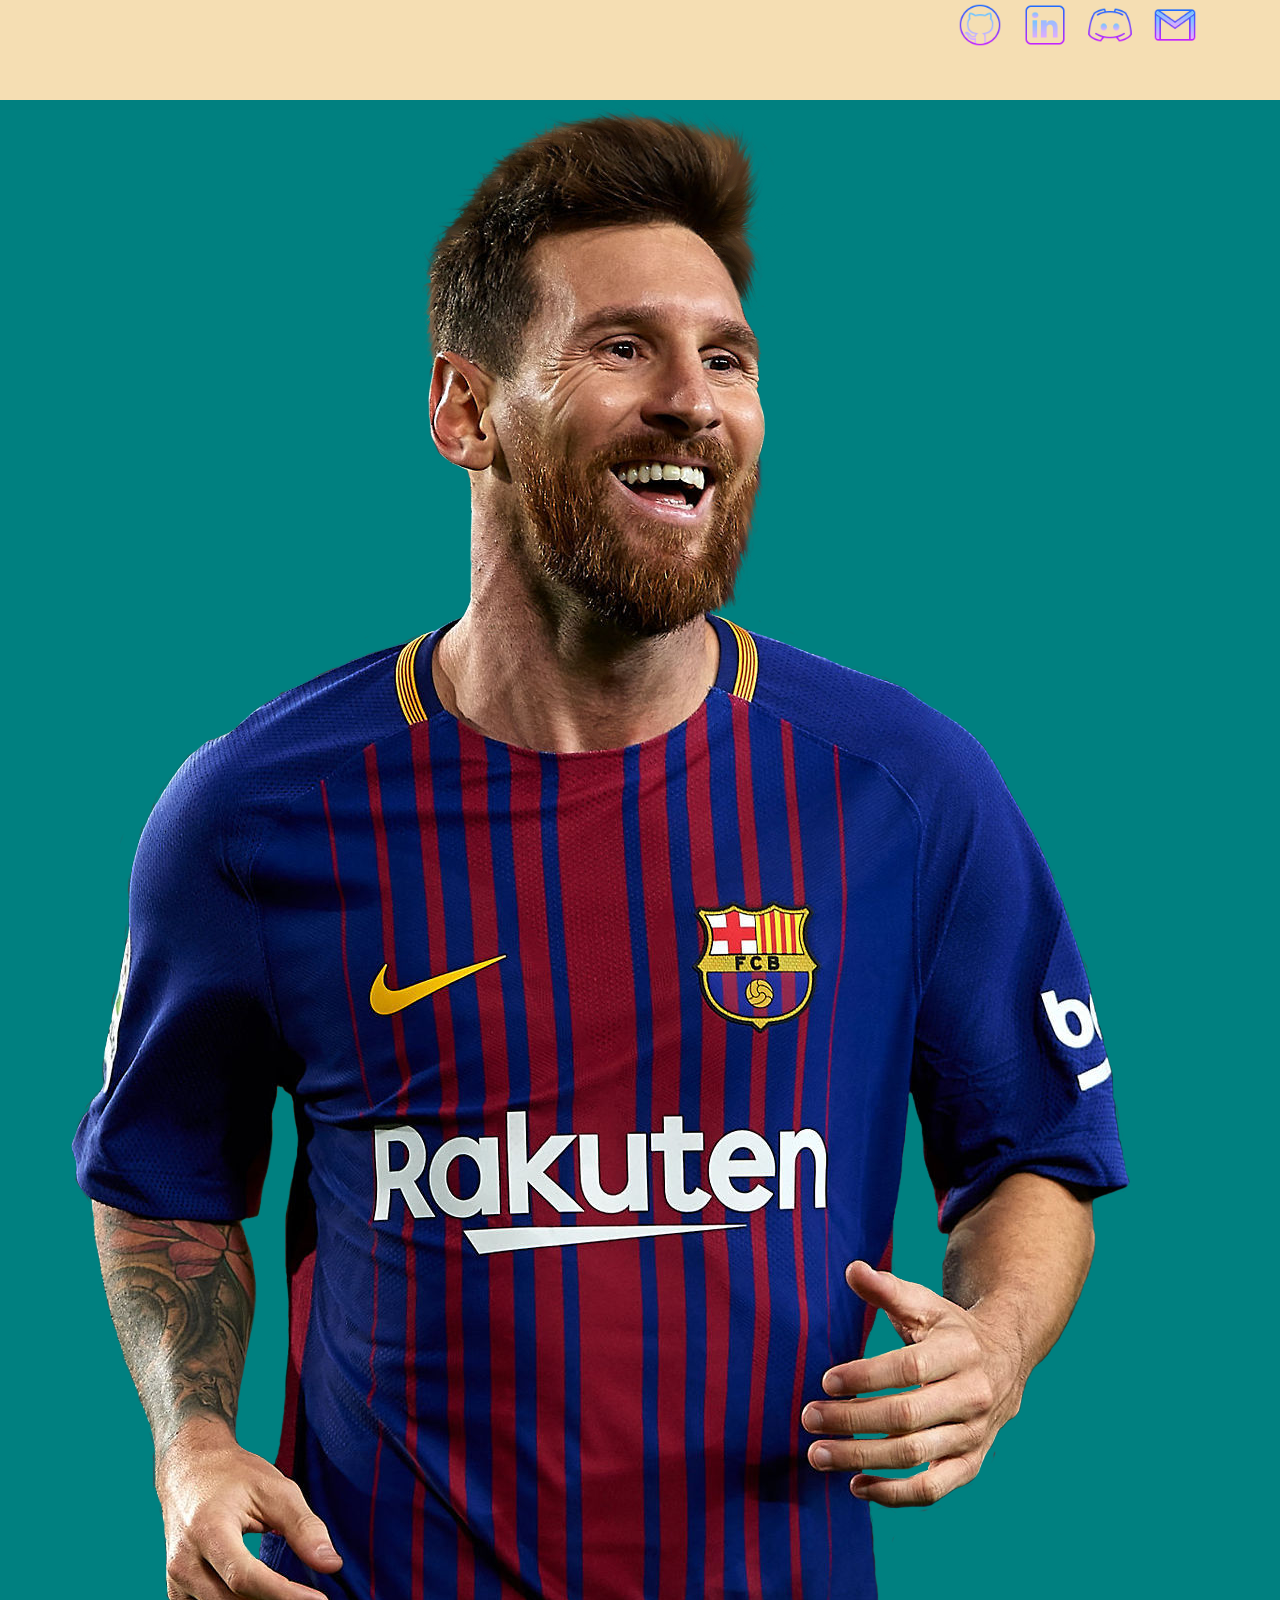
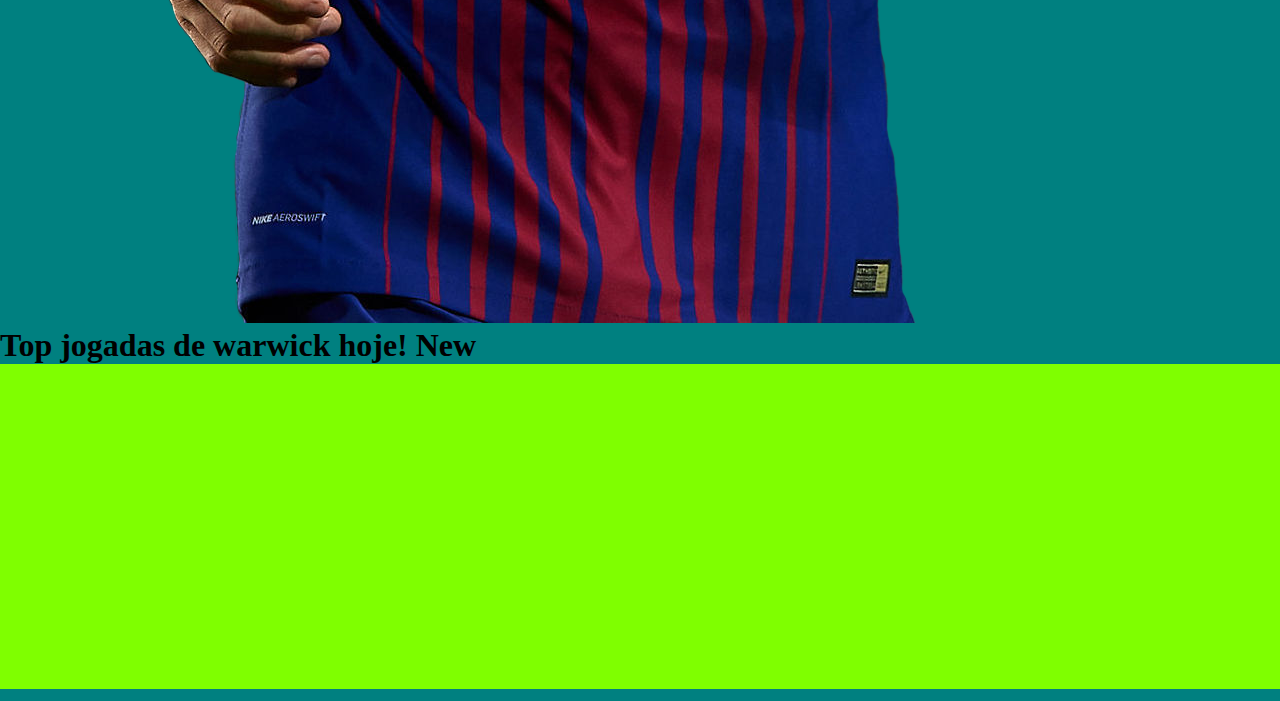
==== index.html @ b820b46d "Backup antigo projeto" ====
<!DOCTYPE html>
<html lang="en">

<head>
    <meta charset="UTF-8">
    <meta http-equiv="X-UA-Compatible" content="IE=edge">
    <meta name="viewport" content="width=device-width, initial-scale=1.0">
    <title>Fifa 2021</title>
    <link rel="stylesheet" href="./css/main.css">


</head>

<body>

    <link href="https://cdn.jsdelivr.net/npm/bootstrap@5.0.2/dist/css/bootstrap.min.css" rel="stylesheet"
        integrity="sha384-EVSTQN3/azprG1Anm3QDgpJLIm9Nao0Yz1ztcQTwFspd3yD65VohhpuuCOmLASjC" crossorigin="anonymous">
    <script src="https://cdn.jsdelivr.net/npm/bootstrap@5.0.2/dist/js/bootstrap.bundle.min.js"
        integrity="sha384-MrcW6ZMFYlzcLA8Nl+NtUVF0sA7MsXsP1UyJoMp4YLEuNSfAP+JcXn/tWtIaxVXM"
        crossorigin="anonymous"></script>

    <script src="index.js"></script>

    <tbody>
        <div class="menu-principal">
            <div class="redes-sociais">
                <ul>
                    <li><a href="https://github.com/FelipeSimoesDaRocha"><img src="img/GitHub.png" alt=""
                                id="primeiro"></a></li>
                </ul>
                <ul>
                    <li><a href="https://www.linkedin.com/in/felipe-sim%C3%B5es-da-rocha-980498214/"><img id="primeiro"
                                src="img/linkedin.png" alt=""></a></li>
                </ul>
                <ul>
                    <li><a href="https://www.youtube.com/watch?v=qPYCnebQQ6U"><img id="primeiro" src="img/Discord.png"
                                alt=""></a> </li>
                </ul>
                <ul>
                    <li><a href="https://www.google.com.br/"><img id="primeiro" src="img/Gmail.png" alt=""></a></li>
                </ul>
            </div>

        </div>
    </tbody>
    <img src="img/ww.png" alt="">
    <h1>Top jogadas de warwick hoje! <span class="badge bg-secondary">New</span></h1>

    <footer>
        <div class="final">
            <div class="video">
                <ul>
                    <li>
                        <iframe width="560" height="315" src="https://www.youtube.com/embed/VTV5wdp2ReQ"
                            title="YouTube video player" frameborder="0"
                            allow="accelerometer; autoplay; clipboard-write; encrypted-media; gyroscope; picture-in-picture"
                            allowfullscreen></iframe>

                        <iframe width="560" height="315" src="https://www.youtube.com/embed/jNEE9WWlpJ8"
                            title="YouTube video player" frameborder="0"
                            allow="accelerometer; autoplay; clipboard-write; encrypted-media; gyroscope; picture-in-picture"
                            allowfullscreen></iframe>
                    </li>
                </ul>
                <ul class="messi">
                    <li>

                    </li>
                </ul>
            </div>
        </div>
    </footer>

</body>

</html>
---- css/main.css ----
* {
    padding: 0px;
    margin: 0px;
}

#primeiro {
    height: 50px;
    width: 50px;
}

body {
    width: 100%;
    height: 100%;
    background-color: teal;
}

.menu-principal {
    display: flex;
    justify-content: center;
    width: 100%;
    height: 100px;
    background-color:  wheat
}

.redes-sociais ul li {
    margin-left: 15px;
    display: inline-block;
    list-style: none;
}

.redes-sociais {
    display: flex;
    justify-content: center;
    margin-left: auto;
    width: 420px;
    height: 100px;
}
/* ////////////////////////////////////////////////////////////////////////////////////////////////// */
.final {
    display: flex;
    justify-content: center;
    width: 100;
    height: 325px;
    background-color:chartreuse
}
.video ul li {
    margin-left: 0vw;
    display: inline-block;
    list-style: none;
}
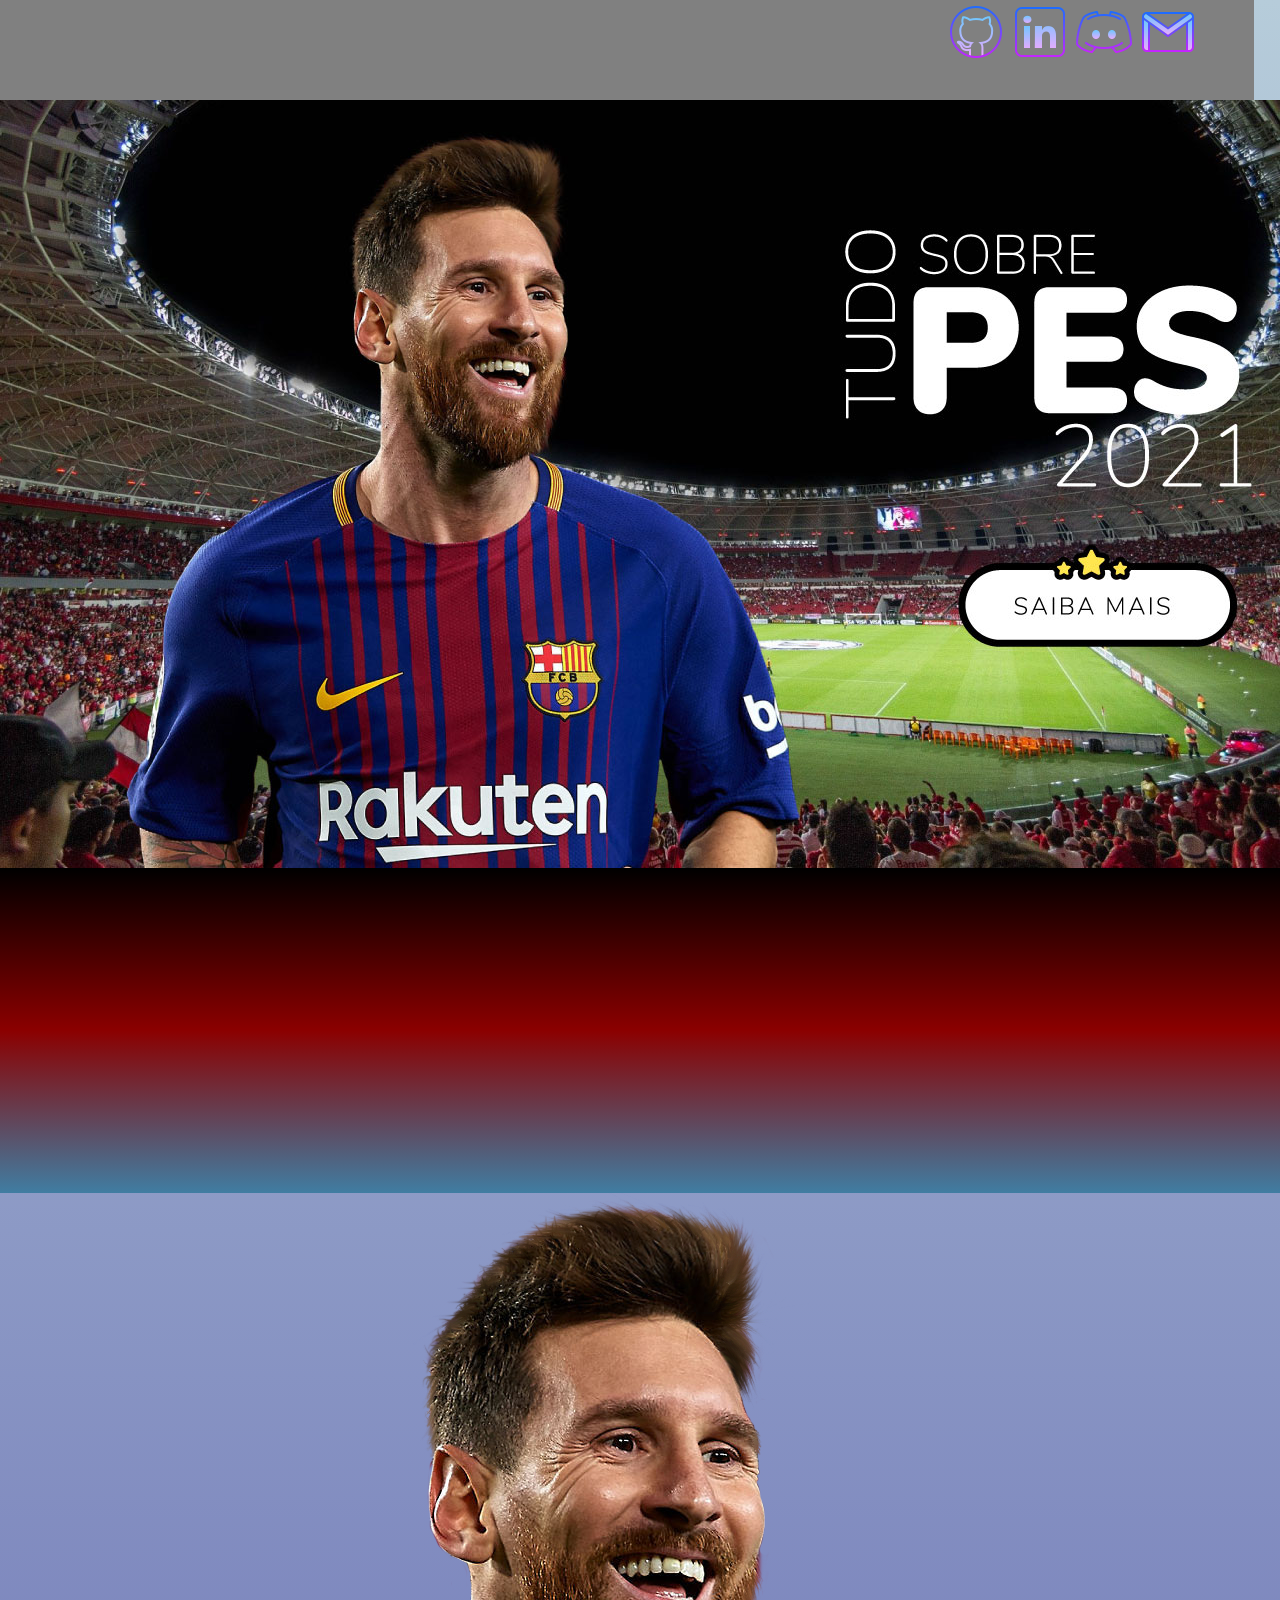
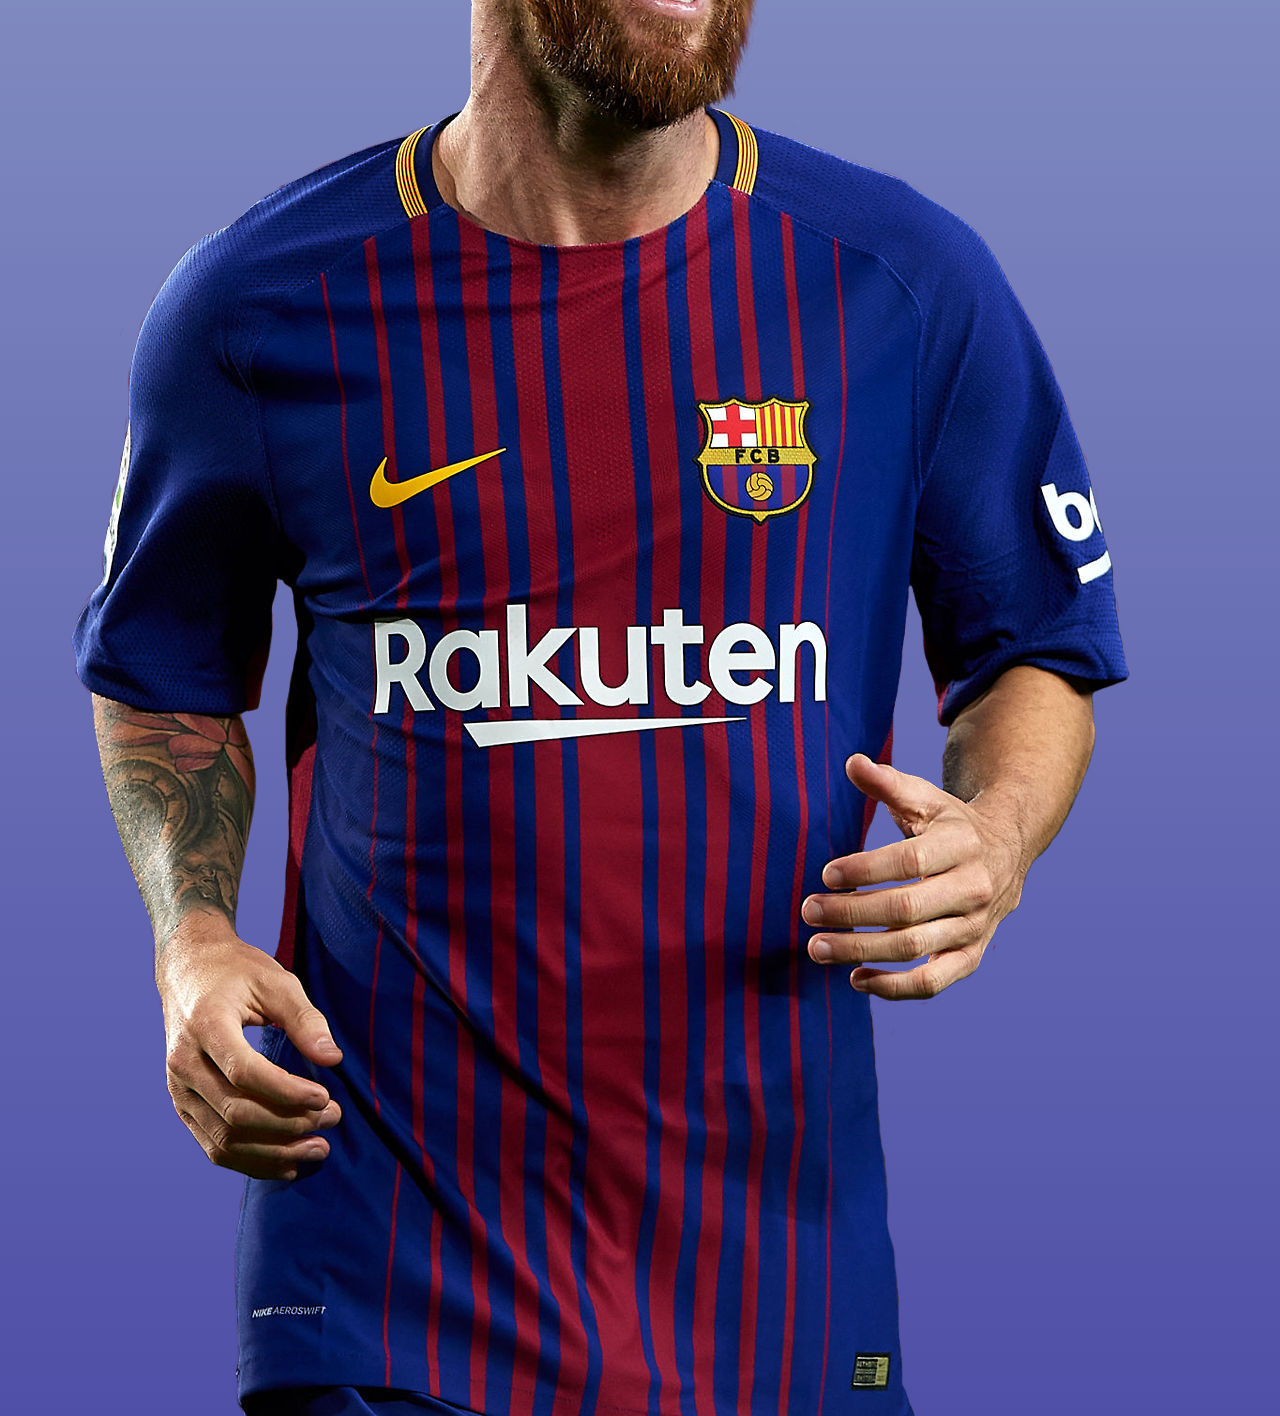
==== commit 43911aea: "Atualizando" ====
--- a/index.html
+++ b/index.html
@@ -5,52 +5,43 @@
     <meta charset="UTF-8">
     <meta http-equiv="X-UA-Compatible" content="IE=edge">
     <meta name="viewport" content="width=device-width, initial-scale=1.0">
-    <title>Fifa 2021</title>
+    <title>Pes2021</title>
     <link rel="stylesheet" href="./css/main.css">
-
-
-</head>
-
-<body>
-
+    <link rel="icon" href="./public/images/favicon.ico" />
+    <script src="index.js"></script>
     <link href="https://cdn.jsdelivr.net/npm/bootstrap@5.0.2/dist/css/bootstrap.min.css" rel="stylesheet"
         integrity="sha384-EVSTQN3/azprG1Anm3QDgpJLIm9Nao0Yz1ztcQTwFspd3yD65VohhpuuCOmLASjC" crossorigin="anonymous">
     <script src="https://cdn.jsdelivr.net/npm/bootstrap@5.0.2/dist/js/bootstrap.bundle.min.js"
         integrity="sha384-MrcW6ZMFYlzcLA8Nl+NtUVF0sA7MsXsP1UyJoMp4YLEuNSfAP+JcXn/tWtIaxVXM"
         crossorigin="anonymous"></script>
+</head>
 
-    <script src="index.js"></script>
+<body>
+    <header>
+        <div class="MenuContatos">
+            <div class="contatos">
+                <a href="https://github.com/FelipeSimoesDaRocha"><img id="imagem" src="img/GitHub.png" alt=""></a>
+                <a href="https://www.linkedin.com/in/felipe-sim%C3%B5es-da-rocha-980498214/"><img id="imagem"
+                        src="img/linkedin.png" alt=""></a>
+                <a href="https://www.youtube.com/watch?v=qPYCnebQQ6U"><img id="imagem" src="img/Discord.png" alt=""></a>
+                <a href="https://www.google.com.br/"><img id="imagem" src="img/Gmail.png" alt=""></a>
+            </div>
+        </div>
+    </header>
 
-    <tbody>
-        <div class="menu-principal">
-            <div class="redes-sociais">
-                <ul>
-                    <li><a href="https://github.com/FelipeSimoesDaRocha"><img src="img/GitHub.png" alt=""
-                                id="primeiro"></a></li>
-                </ul>
-                <ul>
-                    <li><a href="https://www.linkedin.com/in/felipe-sim%C3%B5es-da-rocha-980498214/"><img id="primeiro"
-                                src="img/linkedin.png" alt=""></a></li>
-                </ul>
-                <ul>
-                    <li><a href="https://www.youtube.com/watch?v=qPYCnebQQ6U"><img id="primeiro" src="img/Discord.png"
-                                alt=""></a> </li>
-                </ul>
-                <ul>
-                    <li><a href="https://www.google.com.br/"><img id="primeiro" src="img/Gmail.png" alt=""></a></li>
-                </ul>
-            </div>
 
-        </div>
-    </tbody>
-    <img src="img/ww.png" alt="">
-    <h1>Top jogadas de warwick hoje! <span class="badge bg-secondary">New</span></h1>
-
+    <div> <img class="img" src="img/ww.jpg" alt=""> </div>
+    
+    
+    
+    <div class="alert alert-dark" role="alert"><strong>Videos</strong></div>
+    
     <footer>
         <div class="final">
             <div class="video">
                 <ul>
                     <li>
+
                         <iframe width="560" height="315" src="https://www.youtube.com/embed/VTV5wdp2ReQ"
                             title="YouTube video player" frameborder="0"
                             allow="accelerometer; autoplay; clipboard-write; encrypted-media; gyroscope; picture-in-picture"
@@ -61,16 +52,32 @@
                             allow="accelerometer; autoplay; clipboard-write; encrypted-media; gyroscope; picture-in-picture"
                             allowfullscreen></iframe>
                     </li>
-                </ul>
-                <ul class="messi">
                     <li>
+                        
+                        <iframe width="560" height="315" src="https://www.youtube.com/embed/2RdH8tev6tQ"
+                            title="YouTube video player" frameborder="0"
+                            allow="accelerometer; autoplay; clipboard-write; encrypted-media; gyroscope; picture-in-picture"
+                            allowfullscreen></iframe>
 
+                        <iframe width="560" height="315" src="https://www.youtube.com/embed/5Cy5qHhN95s"
+                            title="YouTube video player" frameborder="0"
+                            allow="accelerometer; autoplay; clipboard-write; encrypted-media; gyroscope; picture-in-picture"
+                            allowfullscreen></iframe>
                     </li>
                 </ul>
+
+
             </div>
         </div>
     </footer>
+    <div class="finale">
 
+
+
+
+        <img src="img/modelo.png" alt="">
+
+    </div>
 </body>
 
 </html>--- a/css/main.css
+++ b/css/main.css
@@ -1,50 +1,54 @@
 * {
-    padding: 0px;
     margin: 0px;
-}
-
-#primeiro {
-    height: 50px;
-    width: 50px;
+    border: 0vh;
+    font-size: 0vh;
 }
 
 body {
     width: 100%;
     height: 100%;
-    background-color: teal;
+    border: 100%;
+    background-image: linear-gradient(#b6ccda, rgb(79, 79, 167));
 }
 
-.menu-principal {
+
+/* //////////////////////////////////////////////////////////////////////////////////////////////////////////// */
+
+.MenuContatos {
     display: flex;
-    justify-content: center;
-    width: 100%;
+    width: 98vw;
     height: 100px;
-    background-color:  wheat
+    margin: 0px;
+    background-color: gray;
 }
 
-.redes-sociais ul li {
-    margin-left: 15px;
-    display: inline-block;
-    list-style: none;
+.contatos {
+    height: 0px;
+    width: 270px;
+    margin-left: auto;
+    margin-right: 40px;
 }
 
-.redes-sociais {
-    display: flex;
-    justify-content: center;
-    margin-left: auto;
-    width: 420px;
-    height: 100px;
-}
+
+
+
 /* ////////////////////////////////////////////////////////////////////////////////////////////////// */
+
 .final {
     display: flex;
     justify-content: center;
     width: 100;
     height: 325px;
-    background-color:chartreuse
+    overflow-y: auto;
+    background-image: linear-gradient( #000000, #8b0000, #407da2)
 }
+
 .video ul li {
     margin-left: 0vw;
     display: inline-block;
     list-style: none;
 }
+
+.final {
+    display: flex;
+}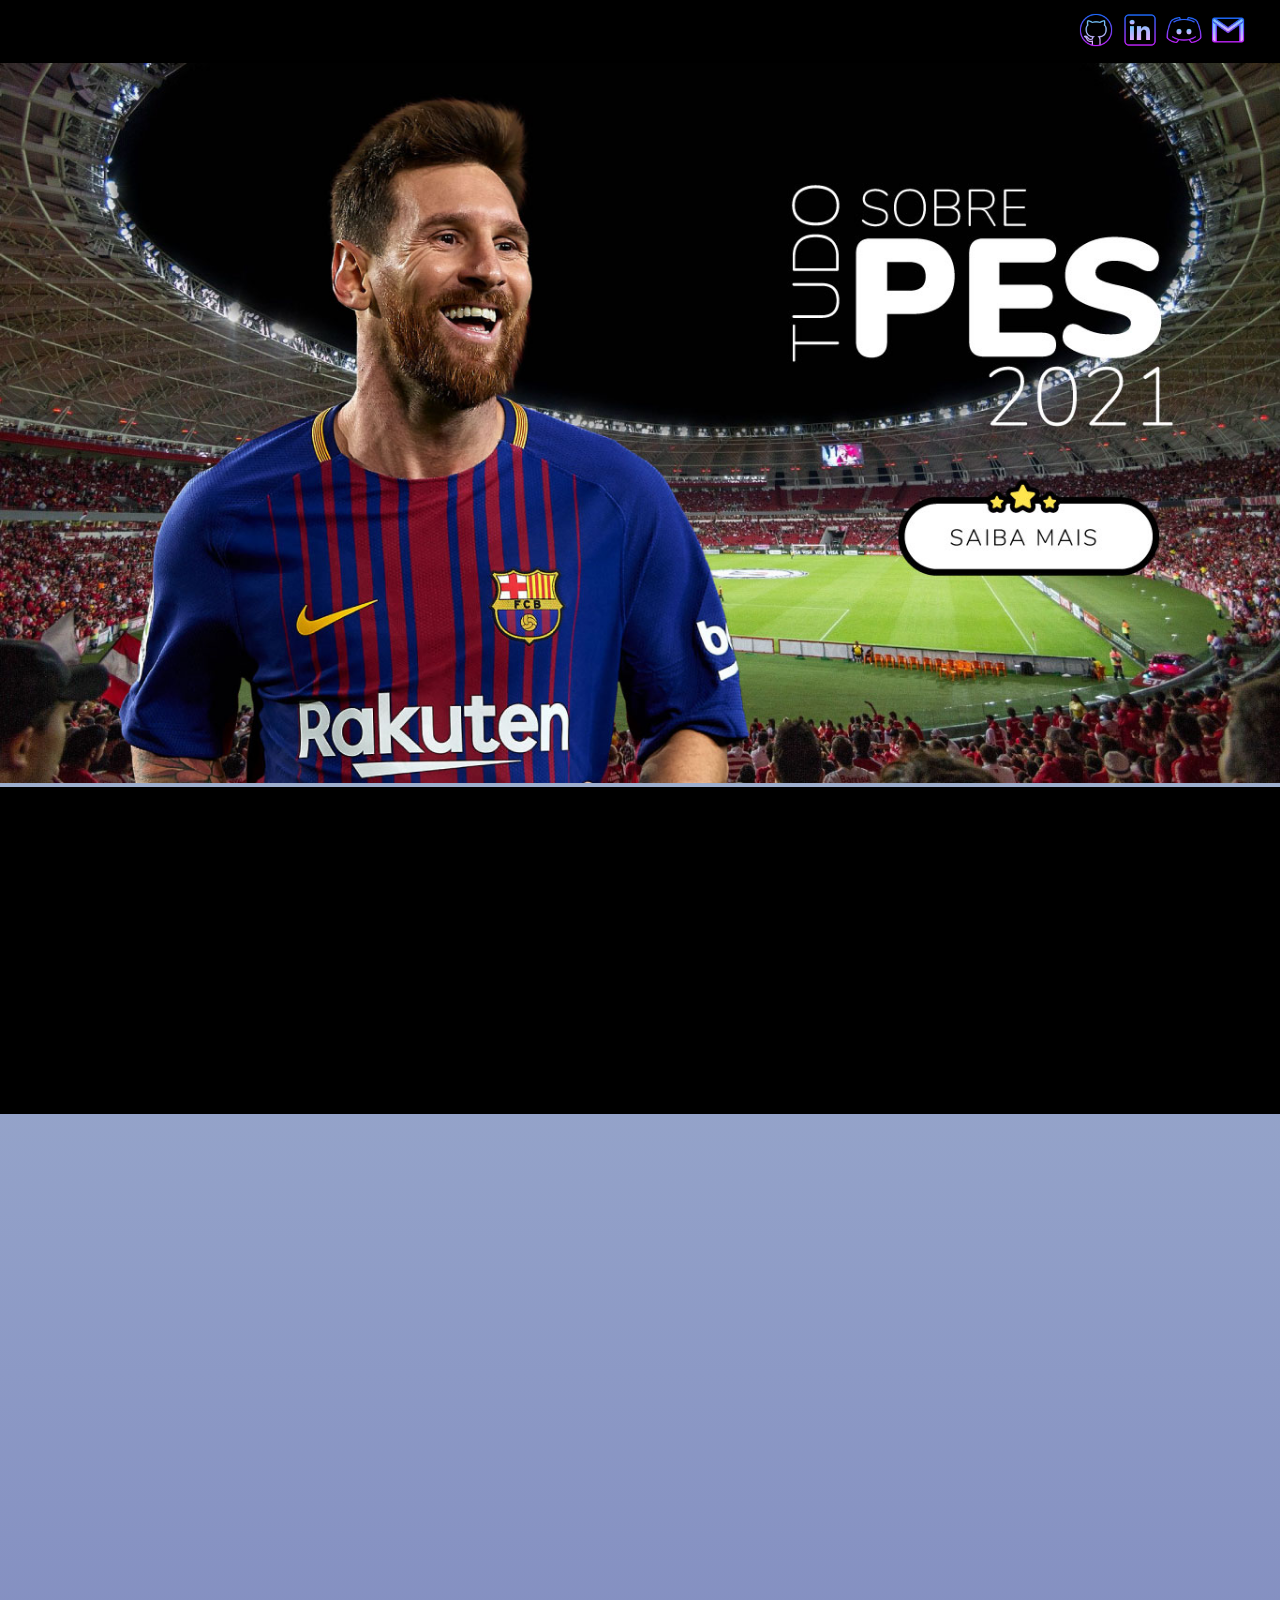
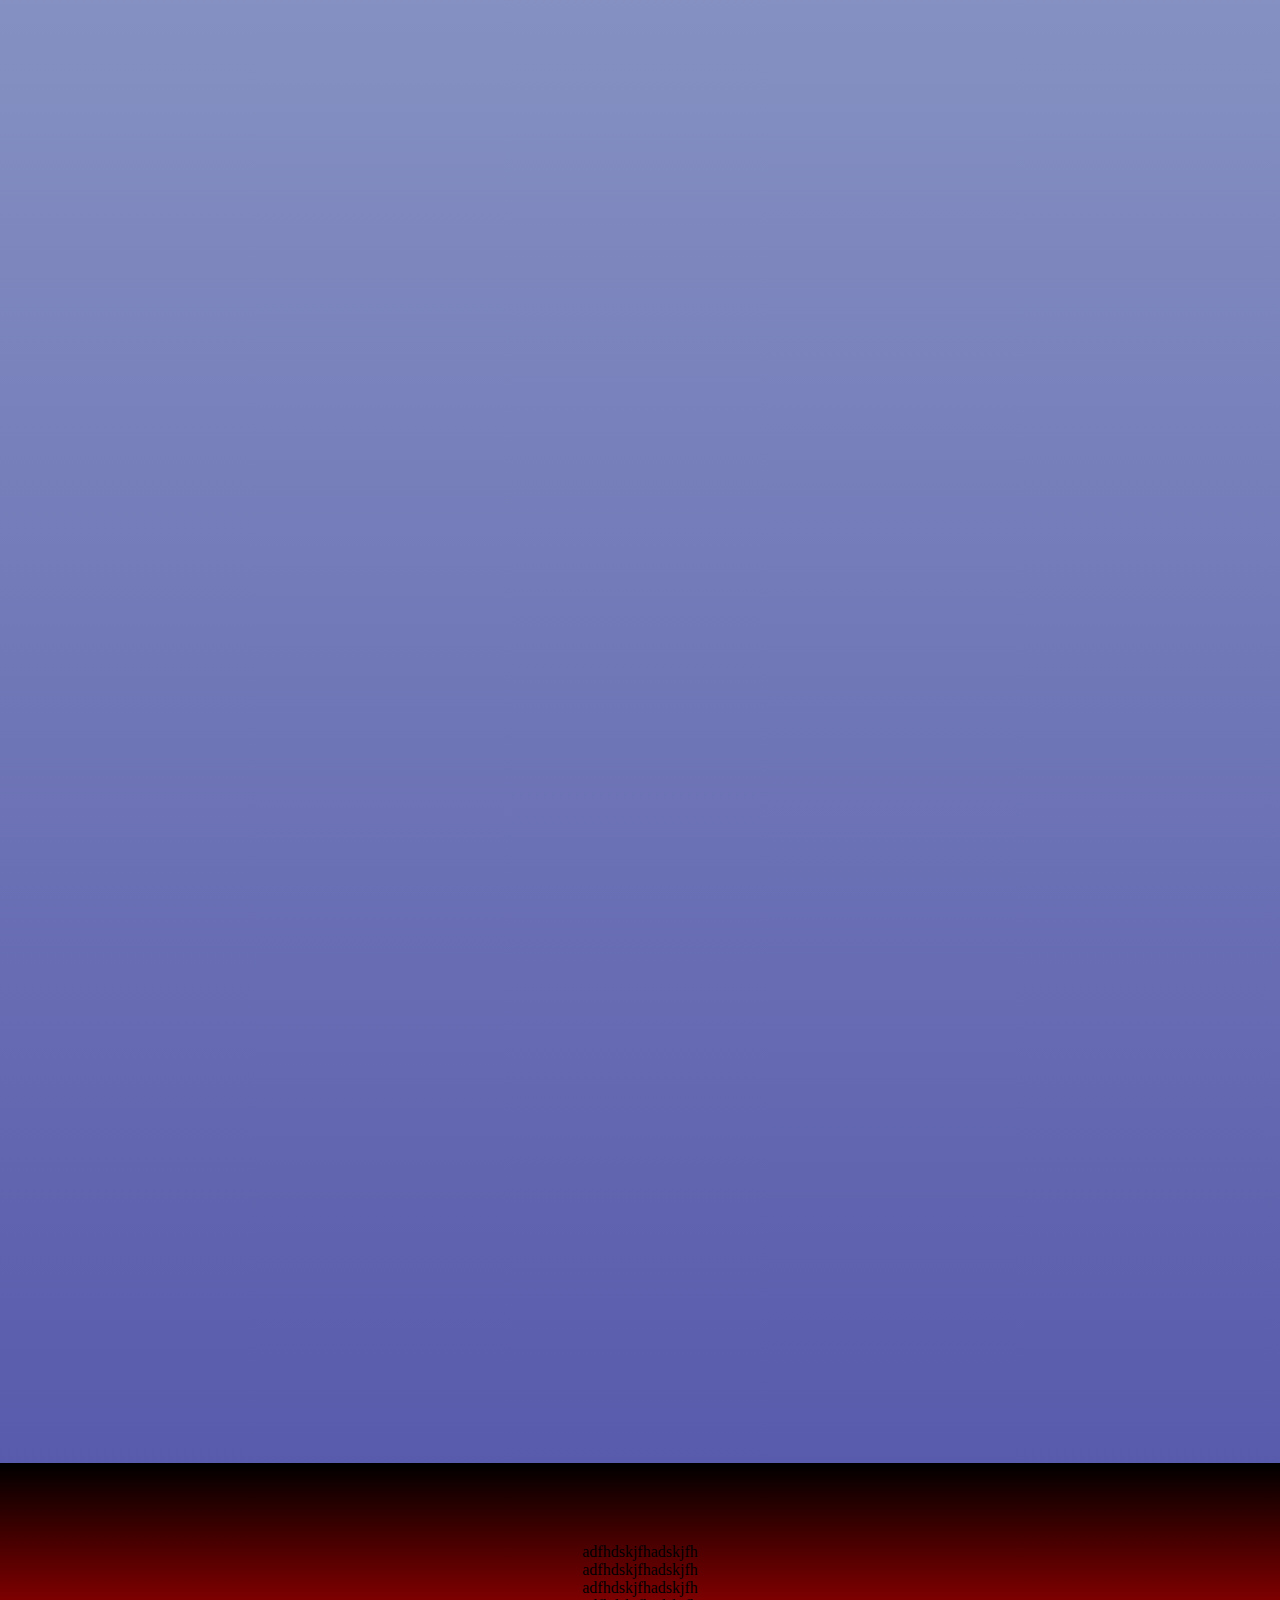
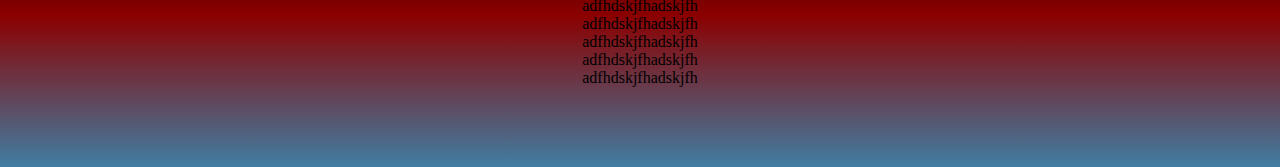
==== commit 8a14e6c5: "ajustes" ====
--- a/index.html
+++ b/index.html
@@ -9,75 +9,42 @@
     <link rel="stylesheet" href="./css/main.css">
     <link rel="icon" href="./public/images/favicon.ico" />
     <script src="index.js"></script>
-    <link href="https://cdn.jsdelivr.net/npm/bootstrap@5.0.2/dist/css/bootstrap.min.css" rel="stylesheet"
-        integrity="sha384-EVSTQN3/azprG1Anm3QDgpJLIm9Nao0Yz1ztcQTwFspd3yD65VohhpuuCOmLASjC" crossorigin="anonymous">
-    <script src="https://cdn.jsdelivr.net/npm/bootstrap@5.0.2/dist/js/bootstrap.bundle.min.js"
-        integrity="sha384-MrcW6ZMFYlzcLA8Nl+NtUVF0sA7MsXsP1UyJoMp4YLEuNSfAP+JcXn/tWtIaxVXM"
-        crossorigin="anonymous"></script>
+    <link href="https://cdn.jsdelivr.net/npm/bootstrap@5.0.2/dist/css/bootstrap.min.css" rel="stylesheet" integrity="sha384-EVSTQN3/azprG1Anm3QDgpJLIm9Nao0Yz1ztcQTwFspd3yD65VohhpuuCOmLASjC" crossorigin="anonymous">
+    <script src="https://cdn.jsdelivr.net/npm/bootstrap@5.0.2/dist/js/bootstrap.bundle.min.js" integrity="sha384-MrcW6ZMFYlzcLA8Nl+NtUVF0sA7MsXsP1UyJoMp4YLEuNSfAP+JcXn/tWtIaxVXM" crossorigin="anonymous"></script>
 </head>
 
 <body>
     <header>
-        <div class="MenuContatos">
-            <div class="contatos">
-                <a href="https://github.com/FelipeSimoesDaRocha"><img id="imagem" src="img/GitHub.png" alt=""></a>
-                <a href="https://www.linkedin.com/in/felipe-sim%C3%B5es-da-rocha-980498214/"><img id="imagem"
-                        src="img/linkedin.png" alt=""></a>
-                <a href="https://www.youtube.com/watch?v=qPYCnebQQ6U"><img id="imagem" src="img/Discord.png" alt=""></a>
-                <a href="https://www.google.com.br/"><img id="imagem" src="img/Gmail.png" alt=""></a>
-            </div>
+        <a href="https://github.com/FelipeSimoesDaRocha"><img id="imagem" src="img/GitHub.png" alt=""></a>
+        <a href="https://www.linkedin.com/in/felipe-sim%C3%B5es-da-rocha-980498214/"><img id="imagem" src="img/linkedin.png" alt=""></a>
+        <a href="https://www.youtube.com/watch?v=qPYCnebQQ6U"><img id="imagem" src="img/Discord.png" alt=""></a>
+        <a href="https://www.google.com.br/"><img id="imagem" src="img/Gmail.png" alt=""></a>
+    </header>
+    <main>
+        <div id="hero">
+            <img class="img" src="img/ww.jpg" alt="Tudo sobre PES 2021">
         </div>
-    </header>
 
+        <div class="videos">
+            <div><iframe width="560" height="315" src="https://www.youtube.com/embed/VTV5wdp2ReQ" title="YouTube video player" frameborder="0" allow="accelerometer; autoplay; clipboard-write; encrypted-media; gyroscope; picture-in-picture" allowfullscreen></iframe></div>
+            <div><iframe width="560" height="315" src="https://www.youtube.com/embed/jNEE9WWlpJ8" title="YouTube video player" frameborder="0" allow="accelerometer; autoplay; clipboard-write; encrypted-media; gyroscope; picture-in-picture" allowfullscreen></iframe></div>
+            <div><iframe width="560" height="315" src="https://www.youtube.com/embed/2RdH8tev6tQ" title="YouTube video player" frameborder="0" allow="accelerometer; autoplay; clipboard-write; encrypted-media; gyroscope; picture-in-picture" allowfullscreen></iframe></div>
+            <div><iframe width="560" height="315" src="https://www.youtube.com/embed/5Cy5qHhN95s" title="YouTube video player" frameborder="0" allow="accelerometer; autoplay; clipboard-write; encrypted-media; gyroscope; picture-in-picture" allowfullscreen></iframe></div>
+        </div>
 
-    <div> <img class="img" src="img/ww.jpg" alt=""> </div>
-    
-    
-    
-    <div class="alert alert-dark" role="alert"><strong>Videos</strong></div>
-    
+    </main>
     <footer>
         <div class="final">
-            <div class="video">
-                <ul>
-                    <li>
-
-                        <iframe width="560" height="315" src="https://www.youtube.com/embed/VTV5wdp2ReQ"
-                            title="YouTube video player" frameborder="0"
-                            allow="accelerometer; autoplay; clipboard-write; encrypted-media; gyroscope; picture-in-picture"
-                            allowfullscreen></iframe>
-
-                        <iframe width="560" height="315" src="https://www.youtube.com/embed/jNEE9WWlpJ8"
-                            title="YouTube video player" frameborder="0"
-                            allow="accelerometer; autoplay; clipboard-write; encrypted-media; gyroscope; picture-in-picture"
-                            allowfullscreen></iframe>
-                    </li>
-                    <li>
-                        
-                        <iframe width="560" height="315" src="https://www.youtube.com/embed/2RdH8tev6tQ"
-                            title="YouTube video player" frameborder="0"
-                            allow="accelerometer; autoplay; clipboard-write; encrypted-media; gyroscope; picture-in-picture"
-                            allowfullscreen></iframe>
-
-                        <iframe width="560" height="315" src="https://www.youtube.com/embed/5Cy5qHhN95s"
-                            title="YouTube video player" frameborder="0"
-                            allow="accelerometer; autoplay; clipboard-write; encrypted-media; gyroscope; picture-in-picture"
-                            allowfullscreen></iframe>
-                    </li>
-                </ul>
-
-
-            </div>
+            adfhdskjfhadskjfh<br>
+            adfhdskjfhadskjfh<br>
+            adfhdskjfhadskjfh<br>
+            adfhdskjfhadskjfh<br>
+            adfhdskjfhadskjfh<br>
+            adfhdskjfhadskjfh<br>
+            adfhdskjfhadskjfh<br>
+            adfhdskjfhadskjfh<br>
         </div>
     </footer>
-    <div class="finale">
-
-
-
-
-        <img src="img/modelo.png" alt="">
-
-    </div>
 </body>
 
 </html>--- a/css/main.css
+++ b/css/main.css
@@ -1,54 +1,55 @@
 * {
-    margin: 0px;
-    border: 0vh;
-    font-size: 0vh;
+    margin: 0;
+    padding: 0;
+    box-sizing: border-box;
+}
+html {
+    font-size: 16px;
 }
 
 body {
-    width: 100%;
-    height: 100%;
-    border: 100%;
     background-image: linear-gradient(#b6ccda, rgb(79, 79, 167));
 }
 
 
 /* //////////////////////////////////////////////////////////////////////////////////////////////////////////// */
 
-.MenuContatos {
-    display: flex;
-    width: 98vw;
-    height: 100px;
-    margin: 0px;
-    background-color: gray;
+header {
+    background: black;
+    text-align: right;
+    padding: .6rem 2rem;
 }
 
-.contatos {
-    height: 0px;
-    width: 270px;
-    margin-left: auto;
-    margin-right: 40px;
+header a img {
+    height: 40px;
+}
+
+main {
+    height: 3000px;
 }
 
 
+#hero img {
+    width: 100%;
+}
 
+.videos {
+    overflow-x: scroll;
+    display: flex;
+    background: black;
+    padding-bottom: 0.5rem;
+}
 
-/* ////////////////////////////////////////////////////////////////////////////////////////////////// */
+.videos div {
+    width: 560px;
+}
 
 .final {
     display: flex;
     justify-content: center;
     width: 100;
-    height: 325px;
+    /* height: 325px; */
+    padding: 5rem 0;
     overflow-y: auto;
     background-image: linear-gradient( #000000, #8b0000, #407da2)
-}
-
-.video ul li {
-    margin-left: 0vw;
-    display: inline-block;
-    list-style: none;
-}
-
-.final {
-    display: flex;
 }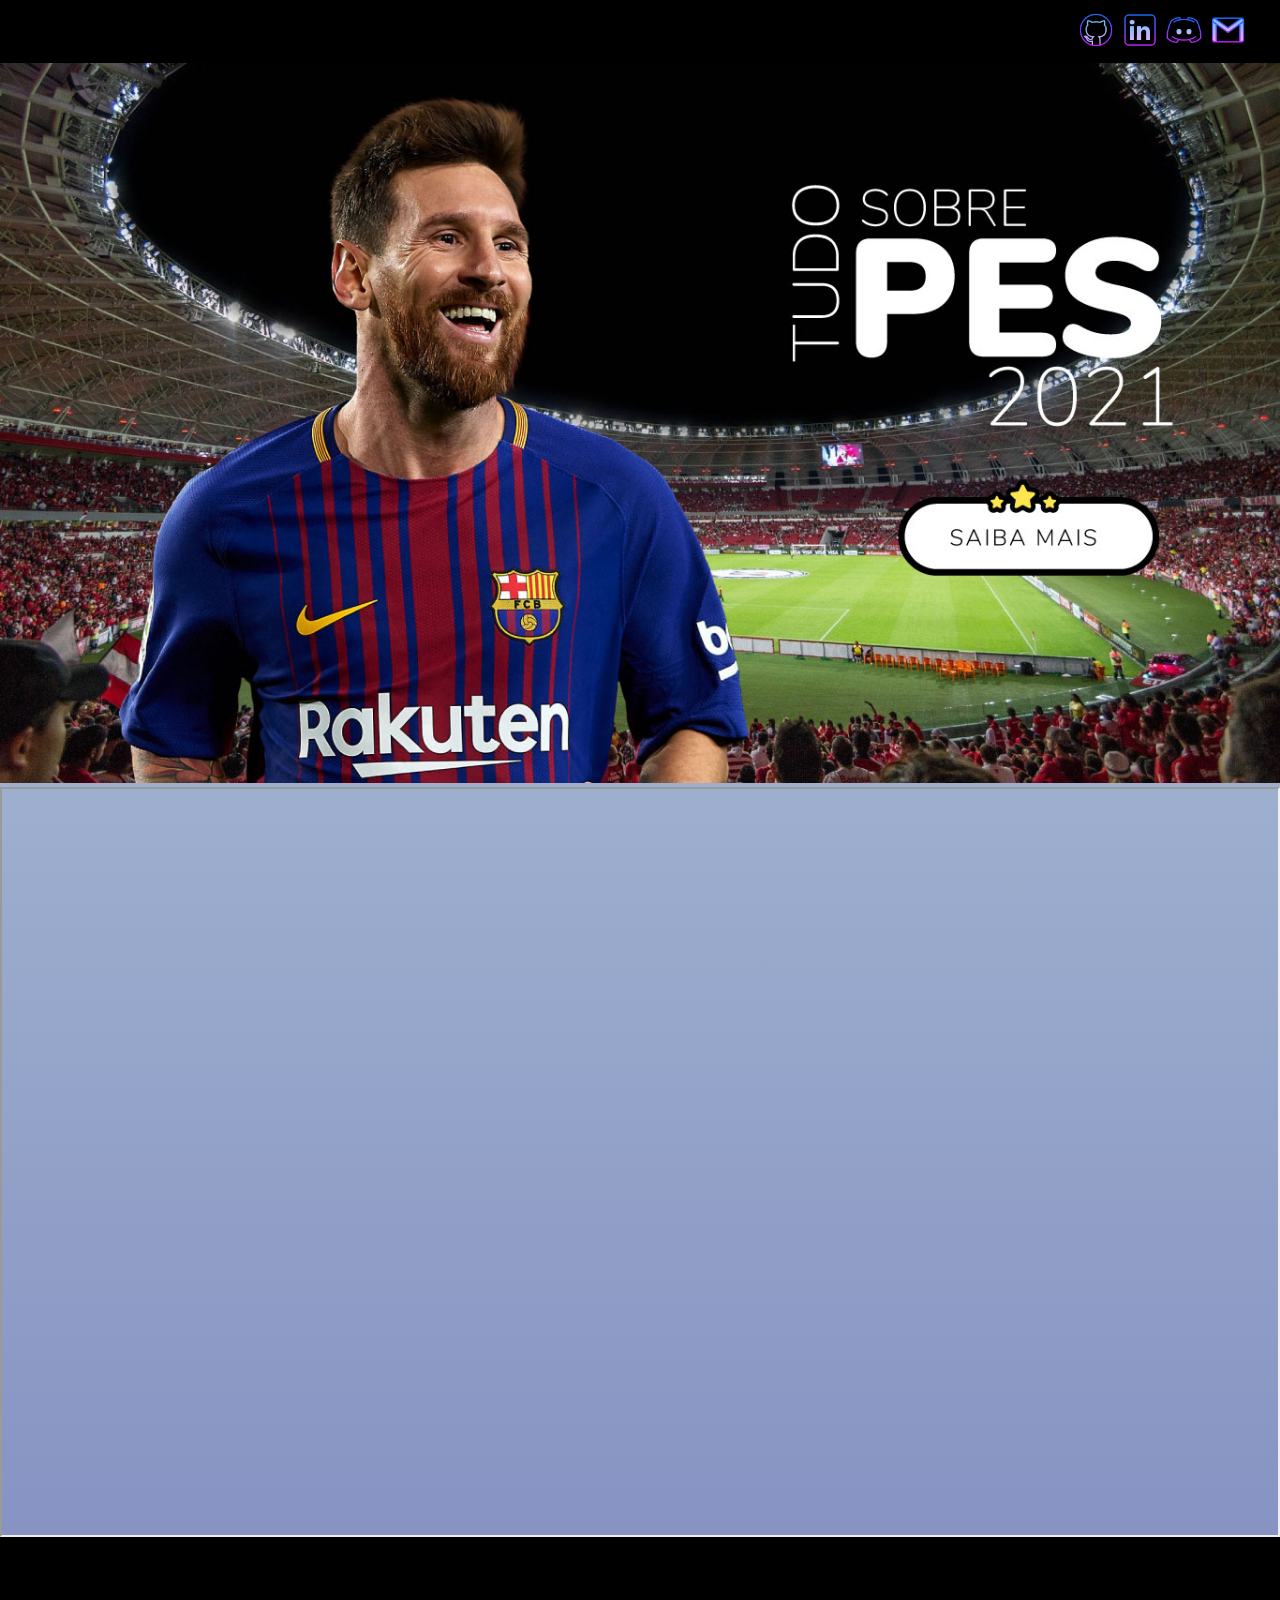
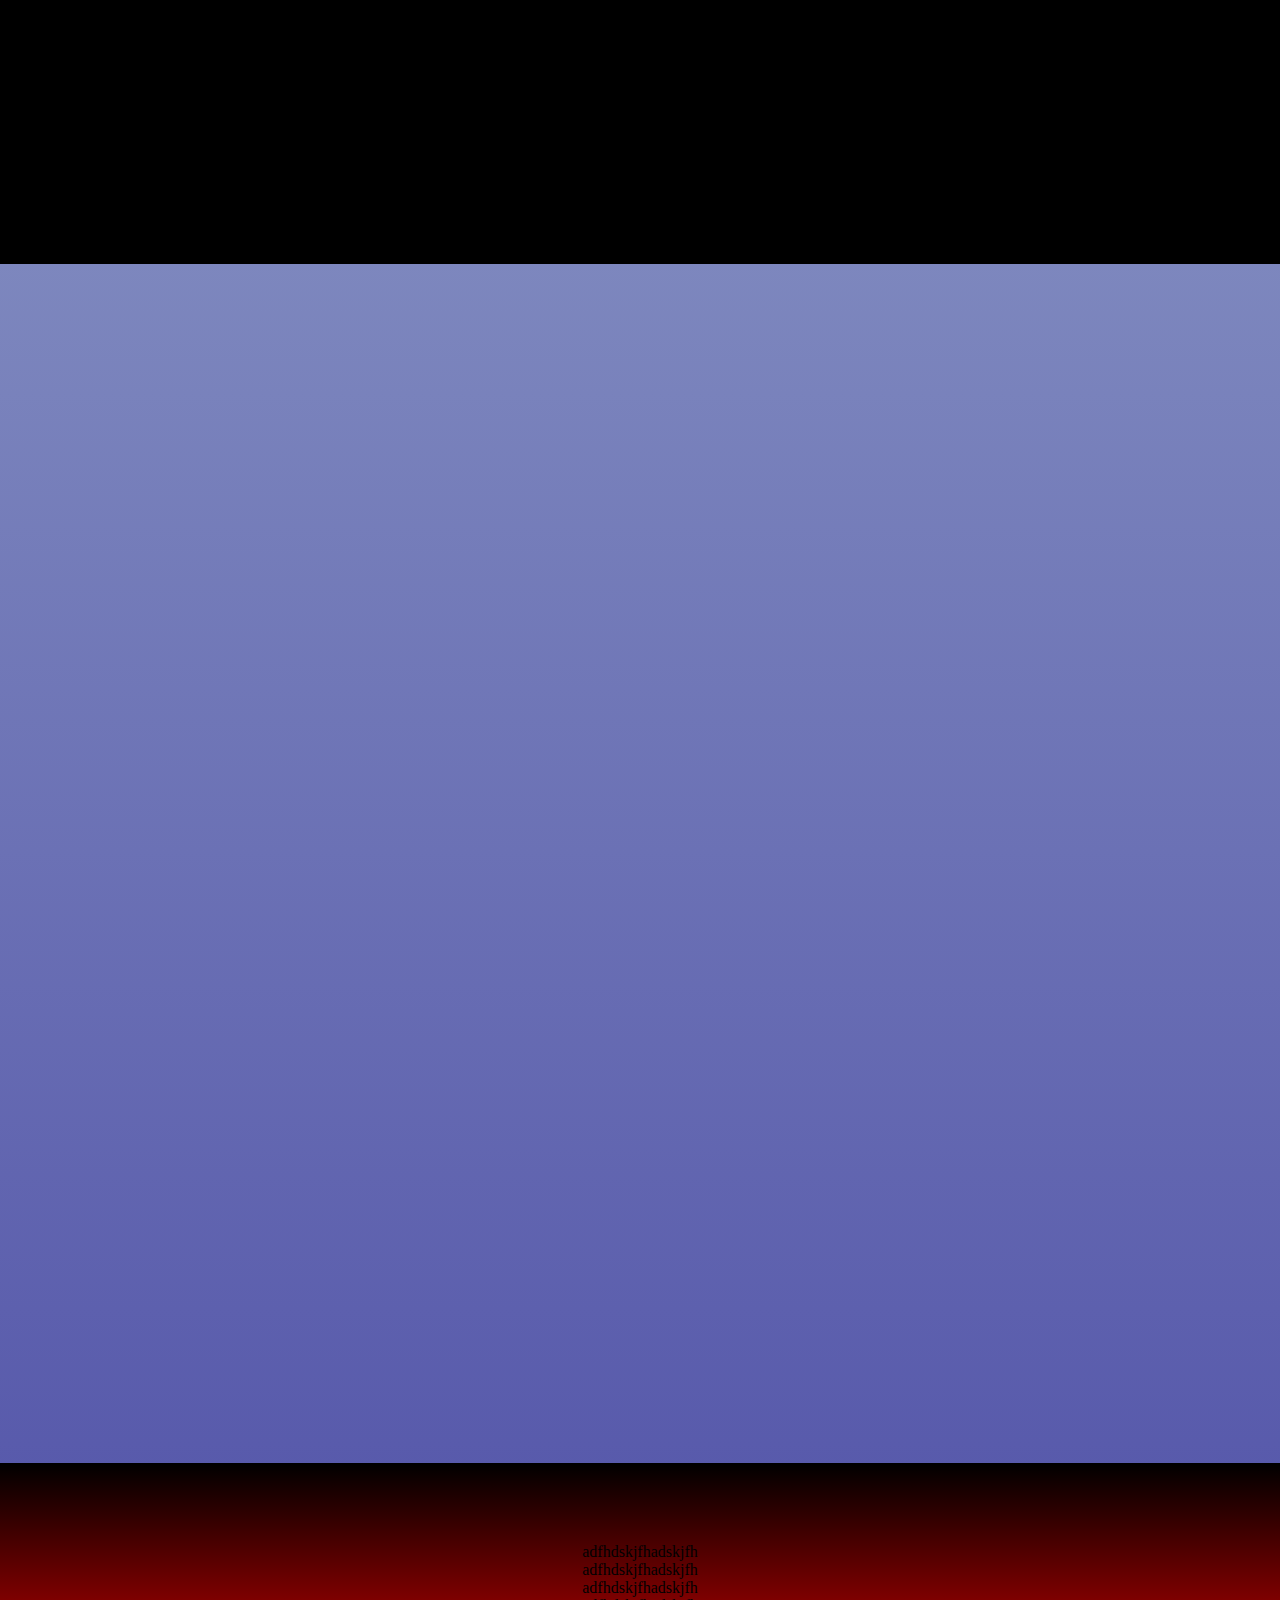
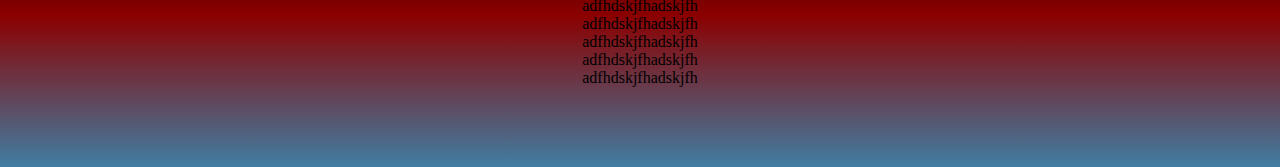
==== commit bf87e720: "video responsivo" ====
--- a/index.html
+++ b/index.html
@@ -25,6 +25,10 @@
             <img class="img" src="img/ww.jpg" alt="Tudo sobre PES 2021">
         </div>
 
+        <div class="responsive-video">
+            <iframe src="https://www.youtube.com/embed/z9Ul9ccDOqE?rel=0" allowfullscreen></iframe>
+        </div>
+
         <div class="videos">
             <div><iframe width="560" height="315" src="https://www.youtube.com/embed/VTV5wdp2ReQ" title="YouTube video player" frameborder="0" allow="accelerometer; autoplay; clipboard-write; encrypted-media; gyroscope; picture-in-picture" allowfullscreen></iframe></div>
             <div><iframe width="560" height="315" src="https://www.youtube.com/embed/jNEE9WWlpJ8" title="YouTube video player" frameborder="0" allow="accelerometer; autoplay; clipboard-write; encrypted-media; gyroscope; picture-in-picture" allowfullscreen></iframe></div>
--- a/css/main.css
+++ b/css/main.css
@@ -40,8 +40,12 @@
     padding-bottom: 0.5rem;
 }
 
-.videos div {
-    width: 560px;
+.responsive-video {
+    position: relative; padding-bottom: 56.25%; padding-top: 30px; height: 0; overflow: hidden;
+}
+
+.responsive-video iframe {
+    position: absolute; top: 0; left: 0; width: 100%; height: 100%;
 }
 
 .final {
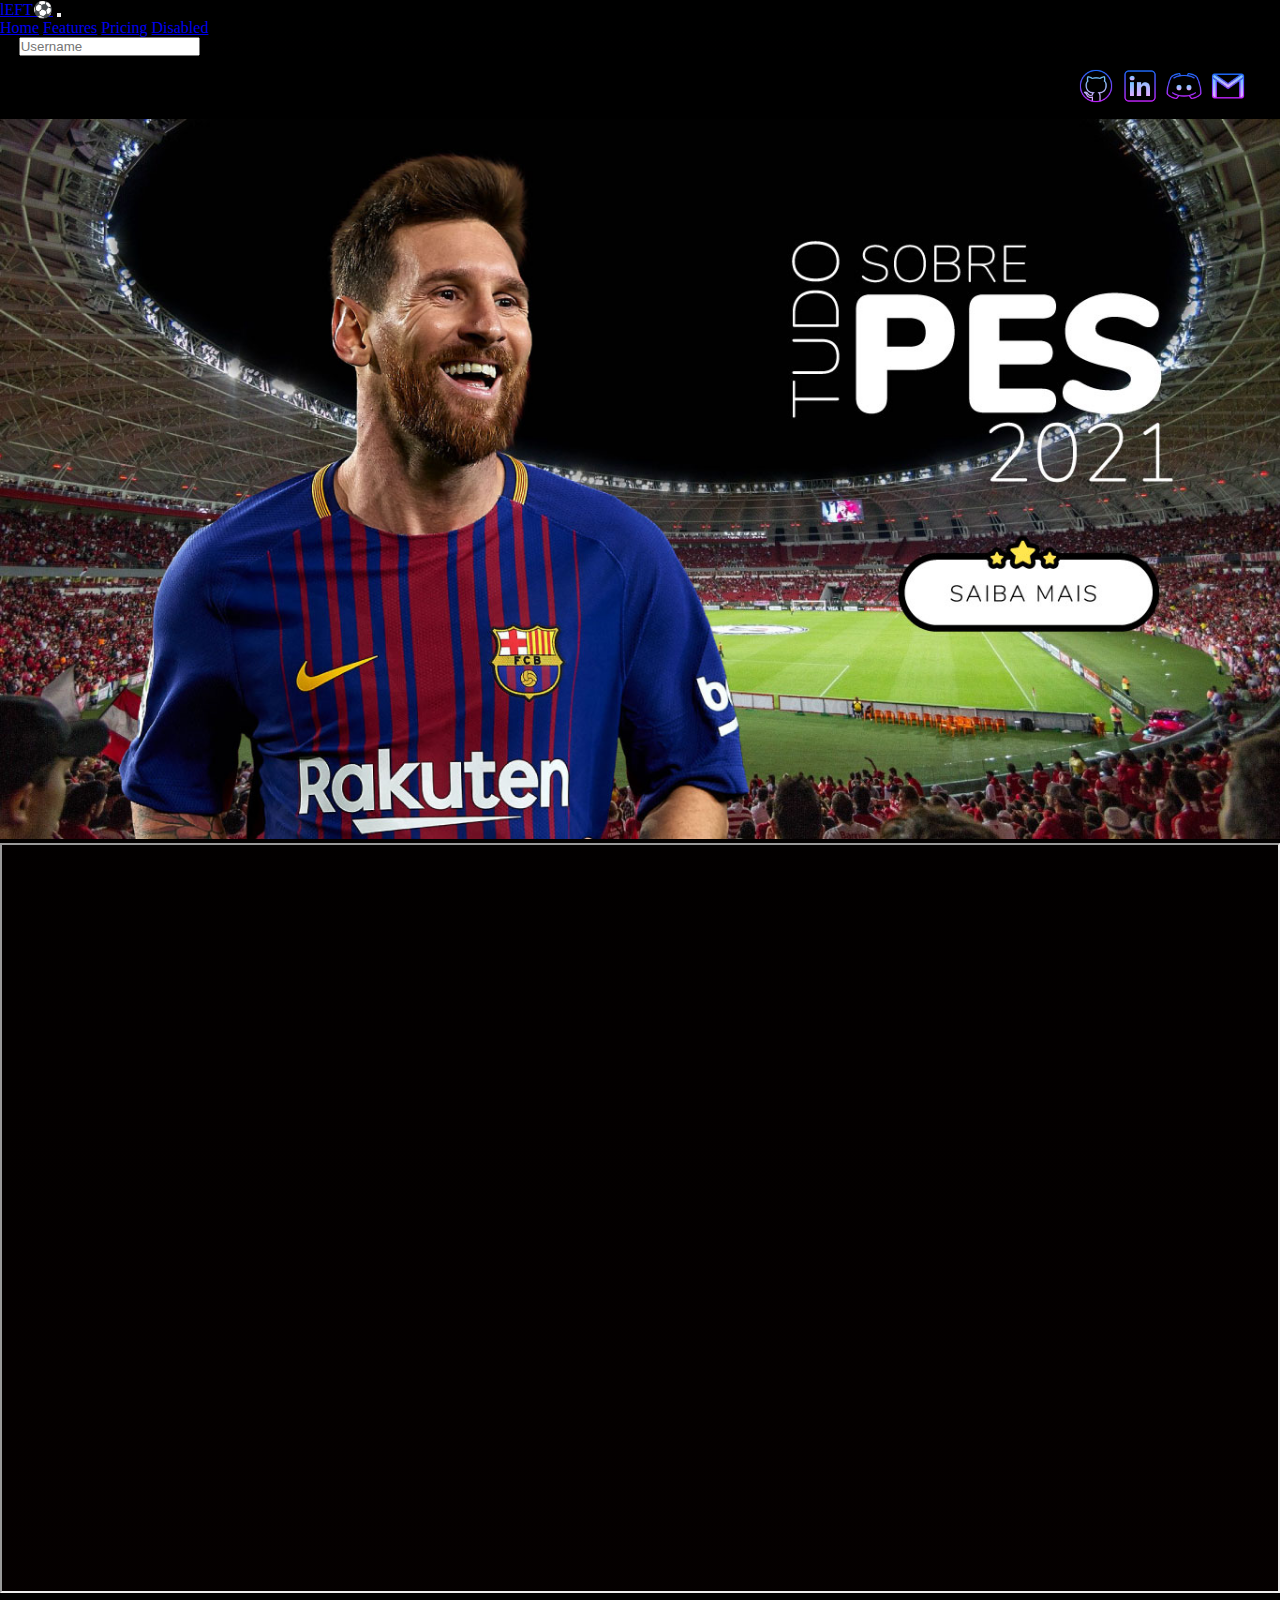
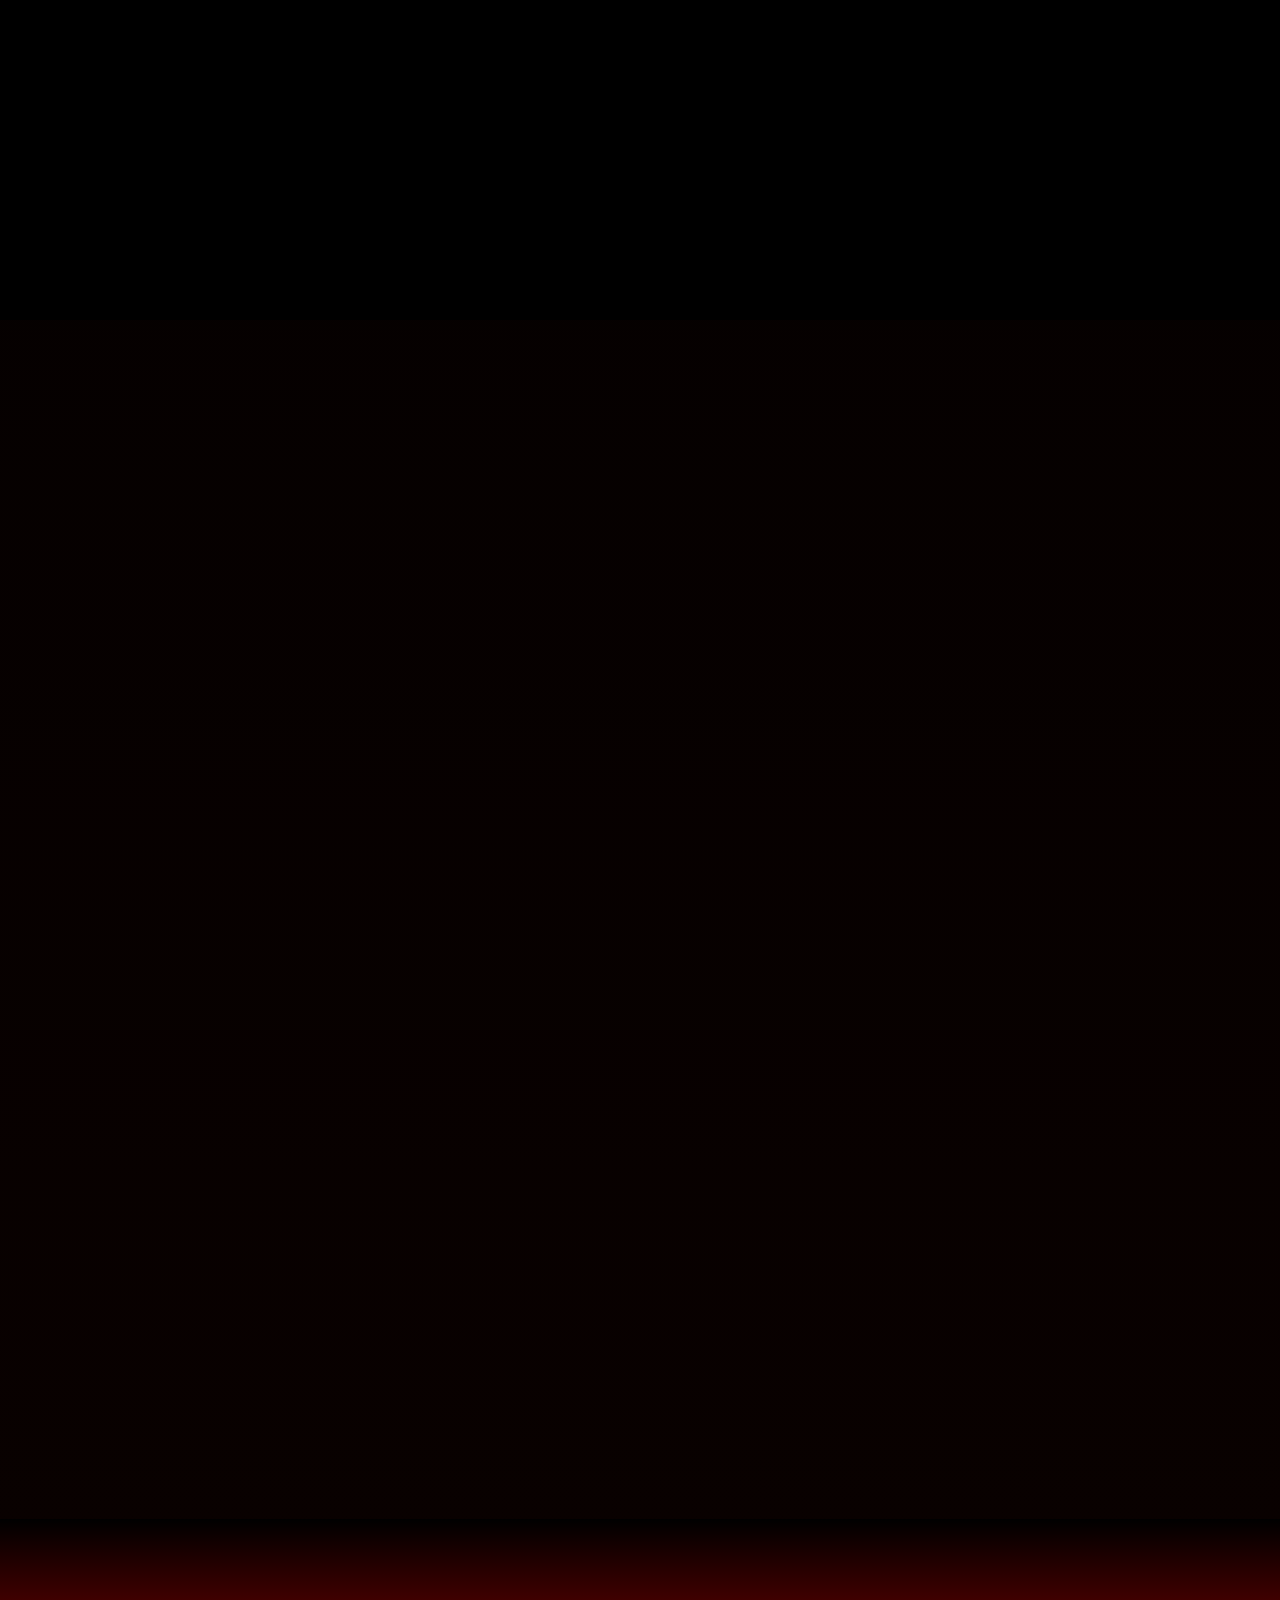
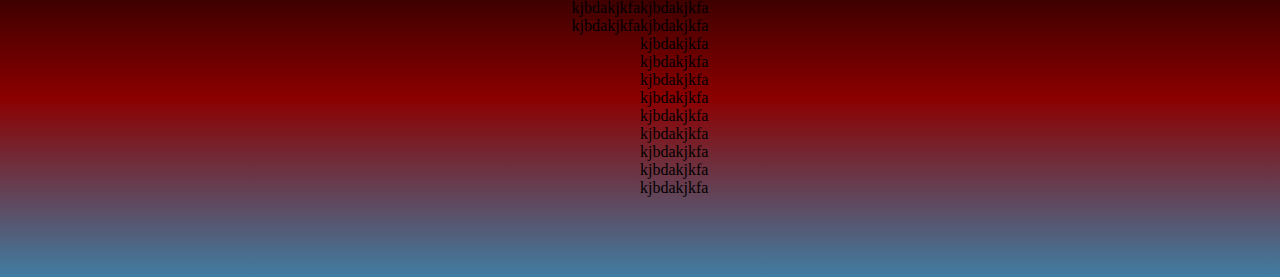
==== commit 6c81a799: "Atualized" ====
--- a/index.html
+++ b/index.html
@@ -8,47 +8,123 @@
     <title>Pes2021</title>
     <link rel="stylesheet" href="./css/main.css">
     <link rel="icon" href="./public/images/favicon.ico" />
-    <script src="index.js"></script>
-    <link href="https://cdn.jsdelivr.net/npm/bootstrap@5.0.2/dist/css/bootstrap.min.css" rel="stylesheet" integrity="sha384-EVSTQN3/azprG1Anm3QDgpJLIm9Nao0Yz1ztcQTwFspd3yD65VohhpuuCOmLASjC" crossorigin="anonymous">
-    <script src="https://cdn.jsdelivr.net/npm/bootstrap@5.0.2/dist/js/bootstrap.bundle.min.js" integrity="sha384-MrcW6ZMFYlzcLA8Nl+NtUVF0sA7MsXsP1UyJoMp4YLEuNSfAP+JcXn/tWtIaxVXM" crossorigin="anonymous"></script>
+
+    <link href="https://cdn.jsdelivr.net/npm/bootstrap@5.0.2/dist/css/bootstrap.min.css" rel="stylesheet"
+        integrity="sha384-EVSTQN3/azprG1Anm3QDgpJLIm9Nao0Yz1ztcQTwFspd3yD65VohhpuuCOmLASjC" crossorigin="anonymous">
+    <script src="https://cdn.jsdelivr.net/npm/bootstrap@5.0.2/dist/js/bootstrap.bundle.min.js"
+        integrity="sha384-MrcW6ZMFYlzcLA8Nl+NtUVF0sA7MsXsP1UyJoMp4YLEuNSfAP+JcXn/tWtIaxVXM"
+        crossorigin="anonymous"></script>
+
 </head>
 
+
 <body>
+    <!-- <audio autoplay controls>
+<source src="track/som.mp3">> -->
+
+    <!-- </audio> -->
+    <nav class="navbar navbar-expand-lg navbar-light bg-light">
+        <div class="container-fluid">
+            <a class="navbar-brand" href="#">lEFT⚽️</a>
+            <button class="navbar-toggler" type="button" data-bs-toggle="collapse" data-bs-target="#navbarNavAltMarkup"
+                aria-controls="navbarNavAltMarkup" aria-expanded="false" aria-label="Toggle navigation">
+                <span class="navbar-toggler-icon"></span>
+            </button>
+            <div class="collapse navbar-collapse" id="navbarNavAltMarkup">
+                <div class="navbar-nav">
+                    <a class="nav-link active" aria-current="page" href="#">Home</a>
+                    <a class="nav-link" href="#">Features</a>
+
+                    <a class="nav-link" href="#">Pricing</a>
+                    <a class="nav-link disabled" href="#" tabindex="-1" aria-disabled="true">Disabled</a>
+
+                </div>
+              
+            </div>
+            <nav class="navbar navbar-light bg-light">
+                <form class="container-fluid">
+                    <div class="input-group">
+                        <span class="input-group-text" id="basic-addon1">@</span>
+                        <input type="text" class="form-control" placeholder="Username" aria-label="Username"
+                            aria-describedby="basic-addon1">
+                    </div>
+                </form>
+            </nav>
+        </div>
+    </nav>
+
+    <script src="Js/button.js"></script>
     <header>
         <a href="https://github.com/FelipeSimoesDaRocha"><img id="imagem" src="img/GitHub.png" alt=""></a>
-        <a href="https://www.linkedin.com/in/felipe-sim%C3%B5es-da-rocha-980498214/"><img id="imagem" src="img/linkedin.png" alt=""></a>
+        <a href="https://www.linkedin.com/in/felipe-sim%C3%B5es-da-rocha-980498214/"><img id="imagem"
+                src="img/linkedin.png" alt=""></a>
         <a href="https://www.youtube.com/watch?v=qPYCnebQQ6U"><img id="imagem" src="img/Discord.png" alt=""></a>
         <a href="https://www.google.com.br/"><img id="imagem" src="img/Gmail.png" alt=""></a>
     </header>
     <main>
         <div id="hero">
             <img class="img" src="img/ww.jpg" alt="Tudo sobre PES 2021">
+
         </div>
 
         <div class="responsive-video">
             <iframe src="https://www.youtube.com/embed/z9Ul9ccDOqE?rel=0" allowfullscreen></iframe>
+
         </div>
 
         <div class="videos">
-            <div><iframe width="560" height="315" src="https://www.youtube.com/embed/VTV5wdp2ReQ" title="YouTube video player" frameborder="0" allow="accelerometer; autoplay; clipboard-write; encrypted-media; gyroscope; picture-in-picture" allowfullscreen></iframe></div>
-            <div><iframe width="560" height="315" src="https://www.youtube.com/embed/jNEE9WWlpJ8" title="YouTube video player" frameborder="0" allow="accelerometer; autoplay; clipboard-write; encrypted-media; gyroscope; picture-in-picture" allowfullscreen></iframe></div>
-            <div><iframe width="560" height="315" src="https://www.youtube.com/embed/2RdH8tev6tQ" title="YouTube video player" frameborder="0" allow="accelerometer; autoplay; clipboard-write; encrypted-media; gyroscope; picture-in-picture" allowfullscreen></iframe></div>
-            <div><iframe width="560" height="315" src="https://www.youtube.com/embed/5Cy5qHhN95s" title="YouTube video player" frameborder="0" allow="accelerometer; autoplay; clipboard-write; encrypted-media; gyroscope; picture-in-picture" allowfullscreen></iframe></div>
+            <div><iframe width="560" height="315" src="https://www.youtube.com/embed/VTV5wdp2ReQ"
+                    title="YouTube video player" frameborder="0"
+                    allow="accelerometer; autoplay; clipboard-write; encrypted-media; gyroscope; picture-in-picture"
+                    allowfullscreen></iframe></div>
+            <div><iframe width="560" height="315" src="https://www.youtube.com/embed/jNEE9WWlpJ8"
+                    title="YouTube video player" frameborder="0"
+                    allow="accelerometer; autoplay; clipboard-write; encrypted-media; gyroscope; picture-in-picture"
+                    allowfullscreen></iframe></div>
+            <div><iframe width="560" height="315" src="https://www.youtube.com/embed/2RdH8tev6tQ"
+                    title="YouTube video player" frameborder="0"
+                    allow="accelerometer; autoplay; clipboard-write; encrypted-media; gyroscope; picture-in-picture"
+                    allowfullscreen></iframe></div>
+            <div><iframe width="560" height="315" src="https://www.youtube.com/embed/5Cy5qHhN95s"
+                    title="YouTube video player" frameborder="0"
+                    allow="accelerometer; autoplay; clipboard-write; encrypted-media; gyroscope; picture-in-picture"
+                    allowfullscreen></iframe></div>
         </div>
 
     </main>
+
     <footer>
-        <div class="final">
-            adfhdskjfhadskjfh<br>
-            adfhdskjfhadskjfh<br>
-            adfhdskjfhadskjfh<br>
-            adfhdskjfhadskjfh<br>
-            adfhdskjfhadskjfh<br>
-            adfhdskjfhadskjfh<br>
-            adfhdskjfhadskjfh<br>
-            adfhdskjfhadskjfh<br>
+        <div class="yordle">
+            <div class="final">
+
+                kjbdakjkfa<br>
+
+                kjbdakjkfa<br>
+
+
+
+                <p Fonte Courier New - 0123456789>
+                    kjbdakjkfa<br>
+                    kjbdakjkfa<br>
+                    kjbdakjkfa<br>
+
+                    kjbdakjkfa<br>
+                    kjbdakjkfa<br>
+
+                    kjbdakjkfa<br>
+                    kjbdakjkfa<br>
+
+                    kjbdakjkfa<br>
+                    kjbdakjkfa<br>
+
+                    kjbdakjkfa<br>
+
+                    kjbdakjkfa<br>
+                </p>
+            </div>
         </div>
     </footer>
+
 </body>
 
 </html>--- a/css/main.css
+++ b/css/main.css
@@ -8,7 +8,7 @@
 }
 
 body {
-    background-image: linear-gradient(#b6ccda, rgb(79, 79, 167));
+    background-image: linear-gradient(Black, rgb(10, 1, 0));
 }
 
 
@@ -38,6 +38,7 @@
     display: flex;
     background: black;
     padding-bottom: 0.5rem;
+    transition: inherit;
 }
 
 .responsive-video {
@@ -52,8 +53,7 @@
     display: flex;
     justify-content: center;
     width: 100;
-    /* height: 325px; */
     padding: 5rem 0;
     overflow-y: auto;
     background-image: linear-gradient( #000000, #8b0000, #407da2)
-}+}
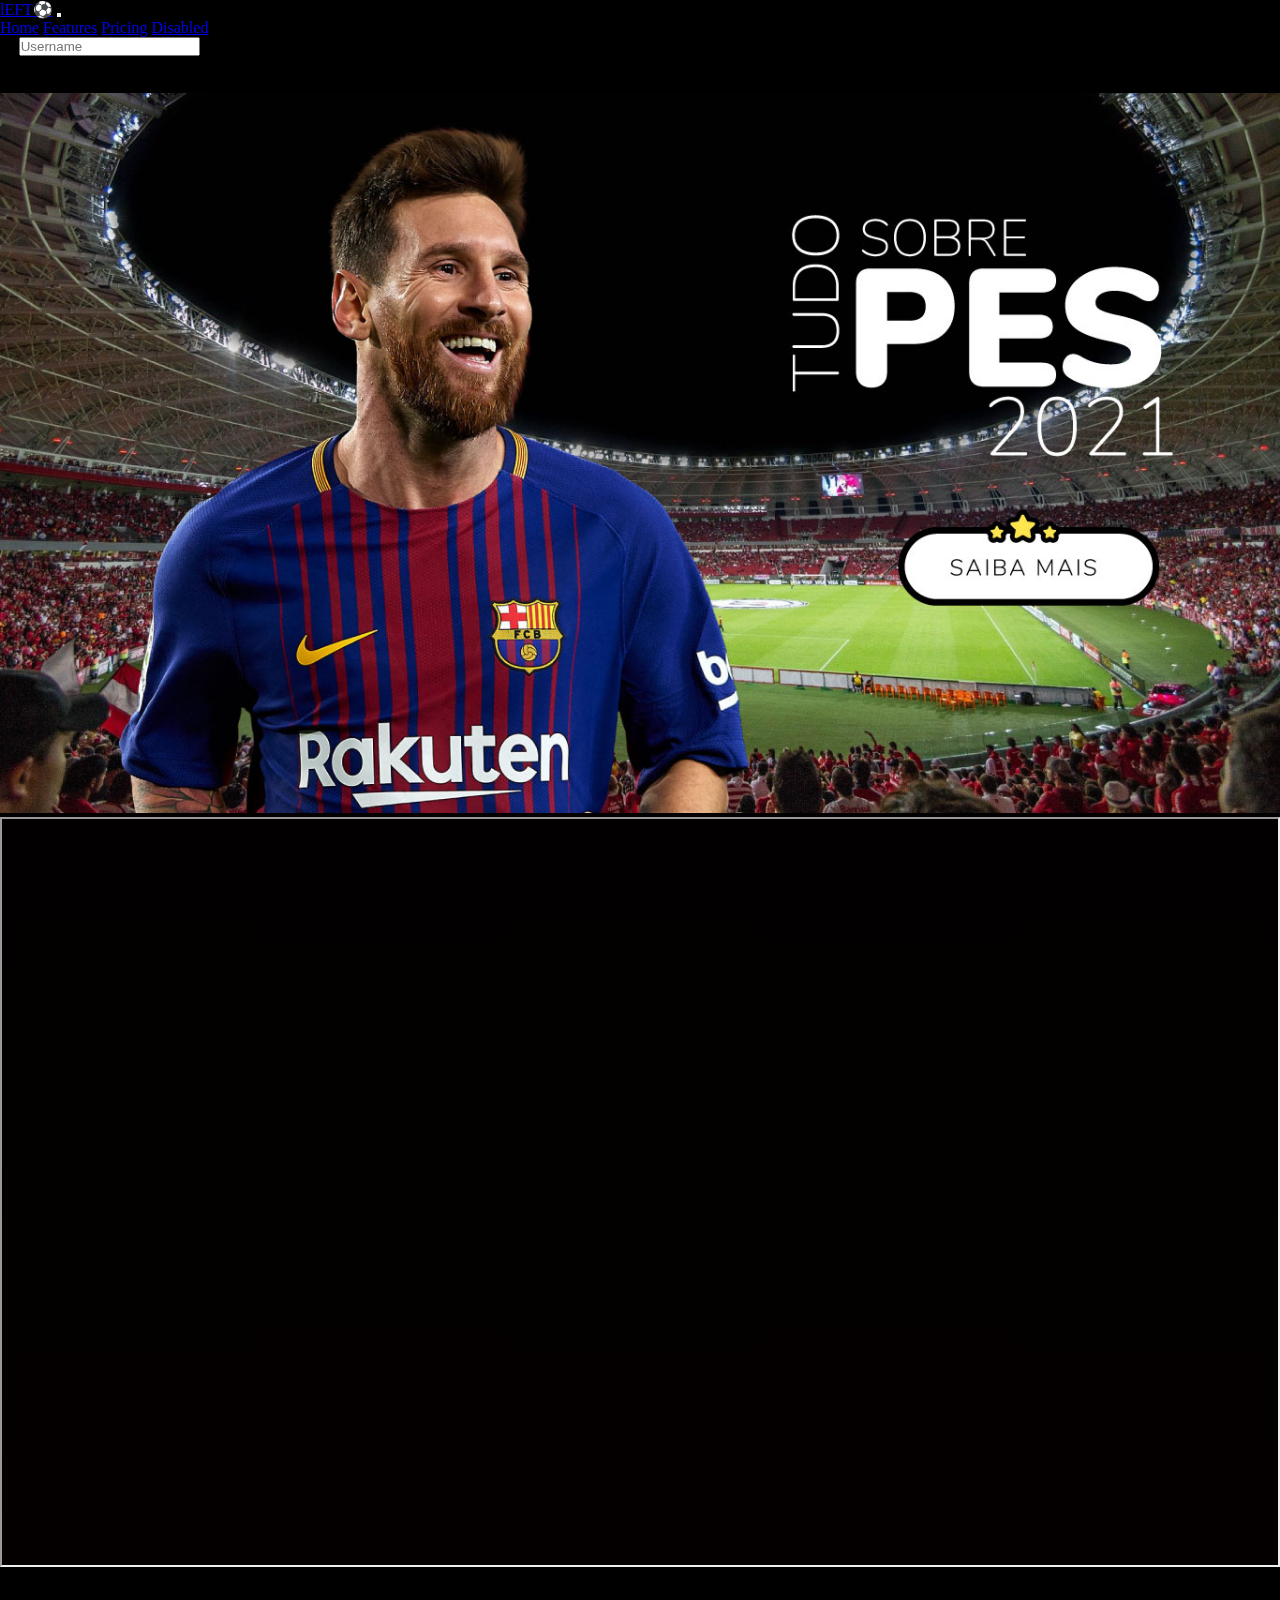
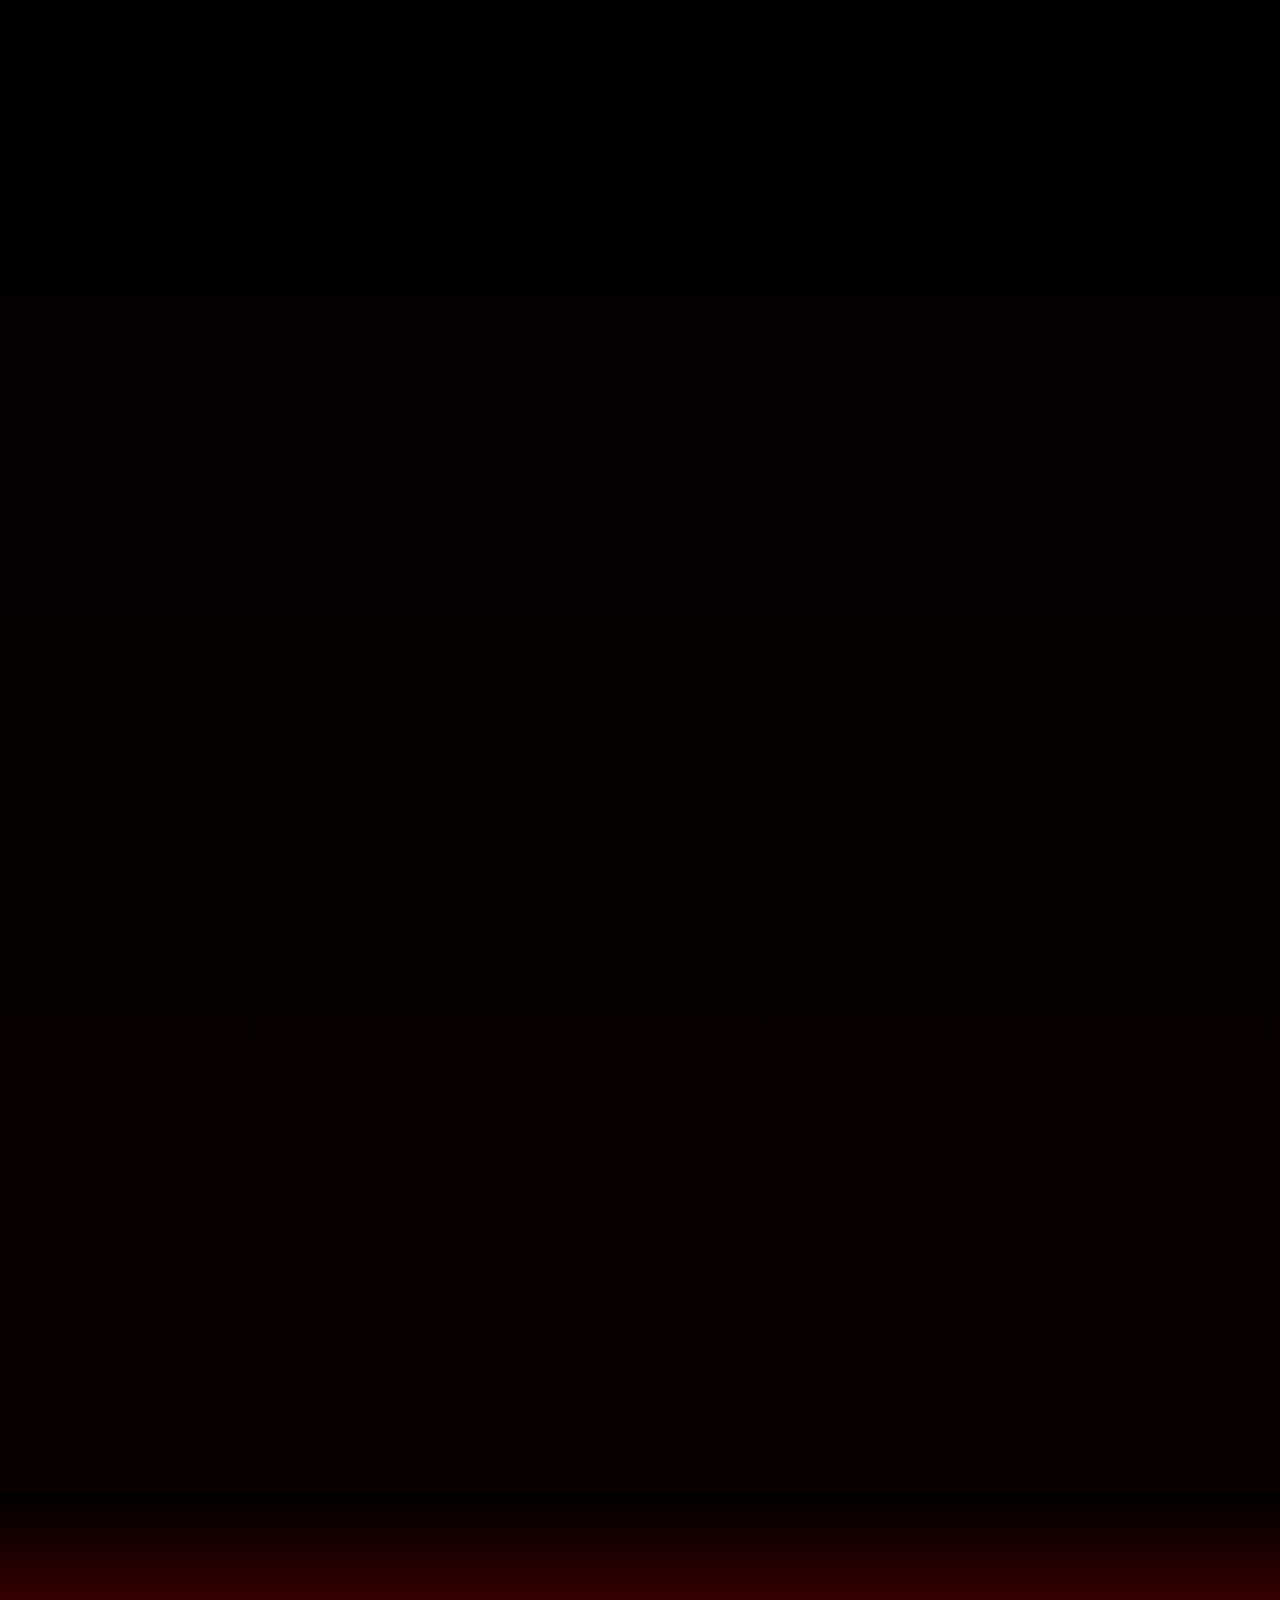
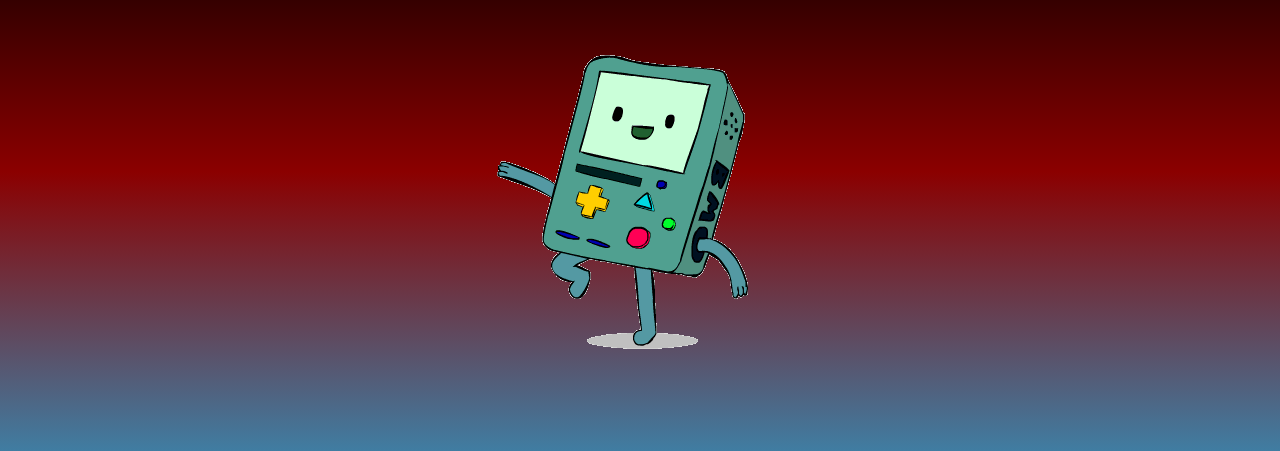
==== commit 575951ce: "Atualizando" ====
--- a/index.html
+++ b/index.html
@@ -7,7 +7,8 @@
     <meta name="viewport" content="width=device-width, initial-scale=1.0">
     <title>Pes2021</title>
     <link rel="stylesheet" href="./css/main.css">
-    <link rel="icon" href="./public/images/favicon.ico" />
+
+    <link rel="shortcut icon" href="design/favicon.ico" />
 
     <link href="https://cdn.jsdelivr.net/npm/bootstrap@5.0.2/dist/css/bootstrap.min.css" rel="stylesheet"
         integrity="sha384-EVSTQN3/azprG1Anm3QDgpJLIm9Nao0Yz1ztcQTwFspd3yD65VohhpuuCOmLASjC" crossorigin="anonymous">
@@ -19,10 +20,7 @@
 
 
 <body>
-    <!-- <audio autoplay controls>
-<source src="track/som.mp3">> -->
 
-    <!-- </audio> -->
     <nav class="navbar navbar-expand-lg navbar-light bg-light">
         <div class="container-fluid">
             <a class="navbar-brand" href="#">lEFT⚽️</a>
@@ -31,6 +29,7 @@
                 <span class="navbar-toggler-icon"></span>
             </button>
             <div class="collapse navbar-collapse" id="navbarNavAltMarkup">
+
                 <div class="navbar-nav">
                     <a class="nav-link active" aria-current="page" href="#">Home</a>
                     <a class="nav-link" href="#">Features</a>
@@ -39,7 +38,7 @@
                     <a class="nav-link disabled" href="#" tabindex="-1" aria-disabled="true">Disabled</a>
 
                 </div>
-              
+
             </div>
             <nav class="navbar navbar-light bg-light">
                 <form class="container-fluid">
@@ -53,17 +52,19 @@
         </div>
     </nav>
 
-    <script src="Js/button.js"></script>
-    <header>
-        <a href="https://github.com/FelipeSimoesDaRocha"><img id="imagem" src="img/GitHub.png" alt=""></a>
+    <header class="O-header">
+        <a href="https://github.com/FelipeSimoesDaRocha"><img id="imagem" src="Design/icons/GitHub.png" alt=""></a>
         <a href="https://www.linkedin.com/in/felipe-sim%C3%B5es-da-rocha-980498214/"><img id="imagem"
-                src="img/linkedin.png" alt=""></a>
-        <a href="https://www.youtube.com/watch?v=qPYCnebQQ6U"><img id="imagem" src="img/Discord.png" alt=""></a>
-        <a href="https://www.google.com.br/"><img id="imagem" src="img/Gmail.png" alt=""></a>
+                src="Design/icons/linkedin.png" alt=""></a>
+        <a href="https://www.youtube.com/watch?v=qPYCnebQQ6U"><img id="imagem" src="Design/icons/Discord.png"
+                alt=""></a>
+        <a href="https://www.google.com.br/"><img id="imagem" src="Design/icons/Gmail.png" alt=""></a>
     </header>
-    <main>
+
+
+    <main class="main">
         <div id="hero">
-            <img class="img" src="img/ww.jpg" alt="Tudo sobre PES 2021">
+            <img class="img" src="design/img/ww.jpg" alt="Tudo sobre PES 2021">
 
         </div>
 
@@ -88,42 +89,21 @@
             <div><iframe width="560" height="315" src="https://www.youtube.com/embed/5Cy5qHhN95s"
                     title="YouTube video player" frameborder="0"
                     allow="accelerometer; autoplay; clipboard-write; encrypted-media; gyroscope; picture-in-picture"
-                    allowfullscreen></iframe></div>
+                    allowfullscreen></iframe>
+            </div>
+    </main>
+
+
+    <footer>
+
+        <div class="final">
+
+            <img class="gif" src="design/Gif/stars.gif" alt="">
+
         </div>
 
-    </main>
+    </footer>
 
-    <footer>
-        <div class="yordle">
-            <div class="final">
-
-                kjbdakjkfa<br>
-
-                kjbdakjkfa<br>
-
-
-
-                <p Fonte Courier New - 0123456789>
-                    kjbdakjkfa<br>
-                    kjbdakjkfa<br>
-                    kjbdakjkfa<br>
-
-                    kjbdakjkfa<br>
-                    kjbdakjkfa<br>
-
-                    kjbdakjkfa<br>
-                    kjbdakjkfa<br>
-
-                    kjbdakjkfa<br>
-                    kjbdakjkfa<br>
-
-                    kjbdakjkfa<br>
-
-                    kjbdakjkfa<br>
-                </p>
-            </div>
-        </div>
-    </footer>
 
 </body>
 
--- a/css/main.css
+++ b/css/main.css
@@ -52,8 +52,6 @@
 .final {
     display: flex;
     justify-content: center;
-    width: 100;
     padding: 5rem 0;
-    overflow-y: auto;
     background-image: linear-gradient( #000000, #8b0000, #407da2)
 }
